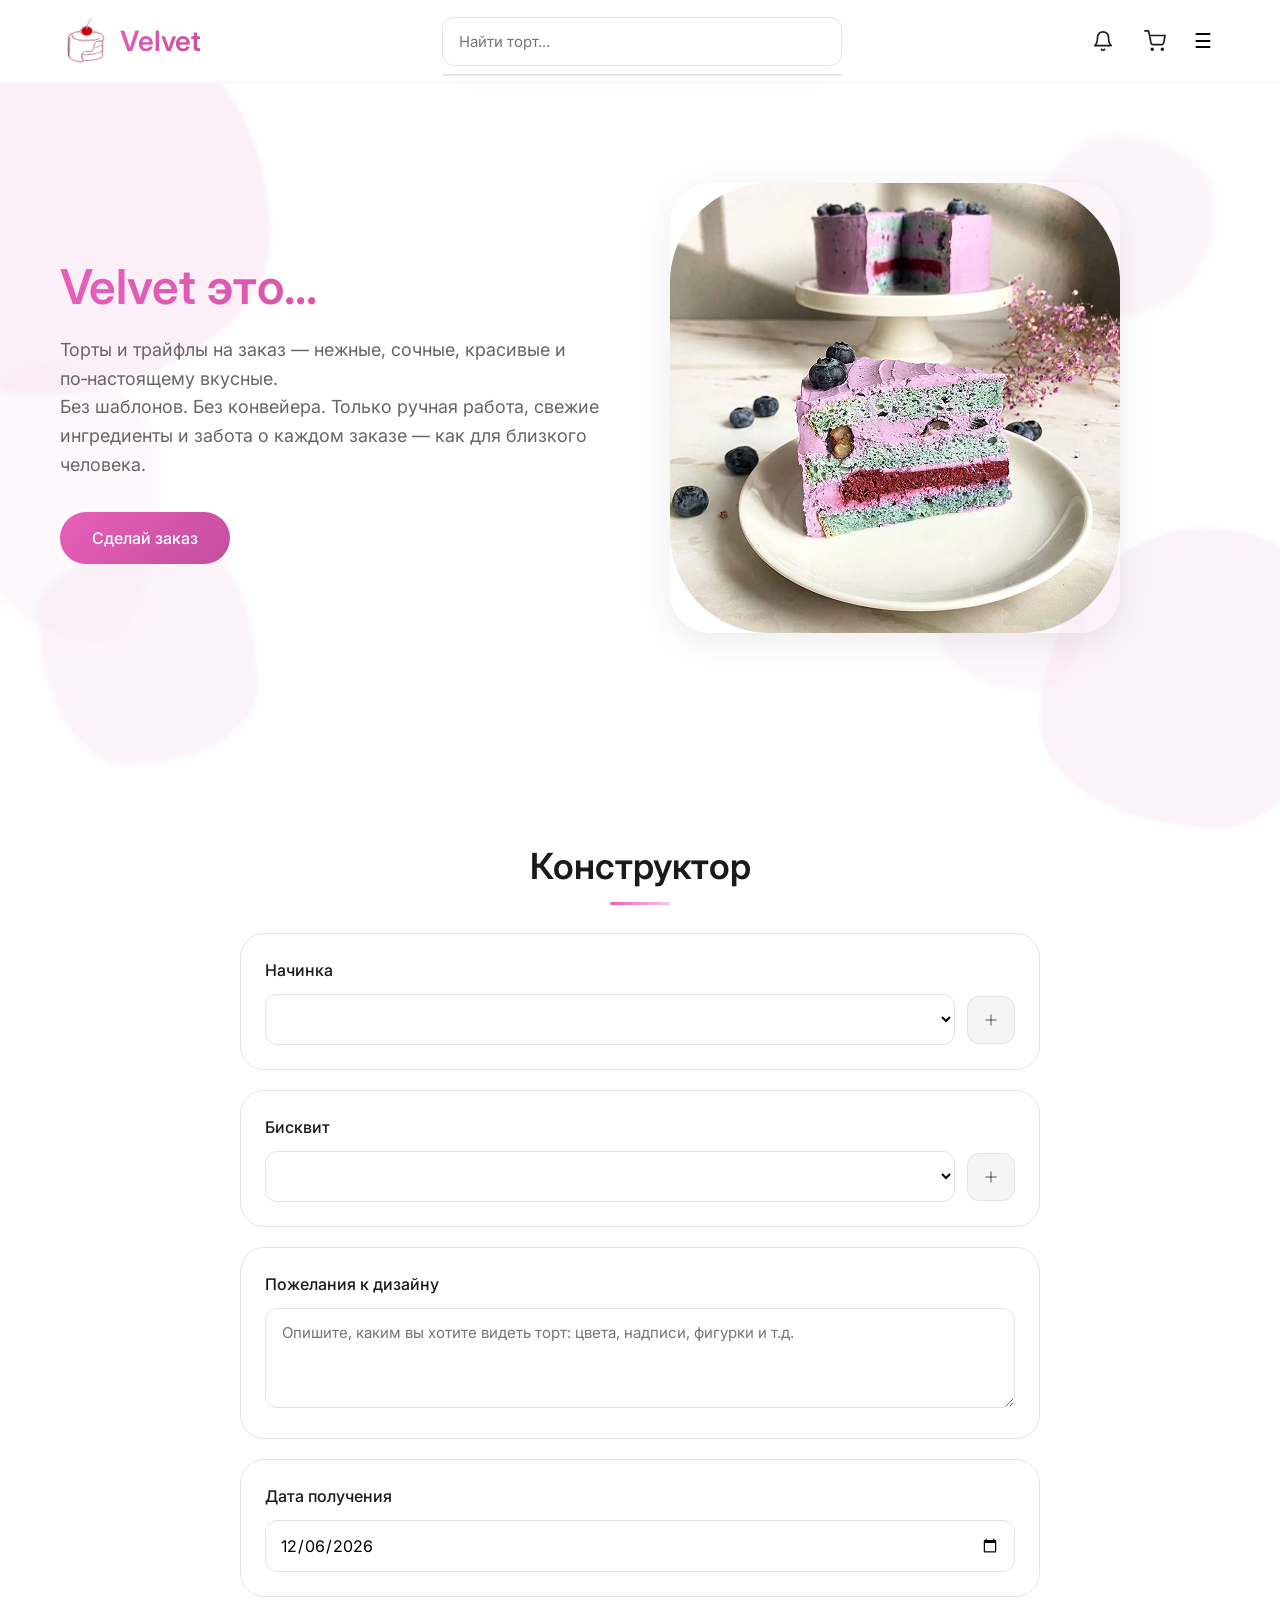
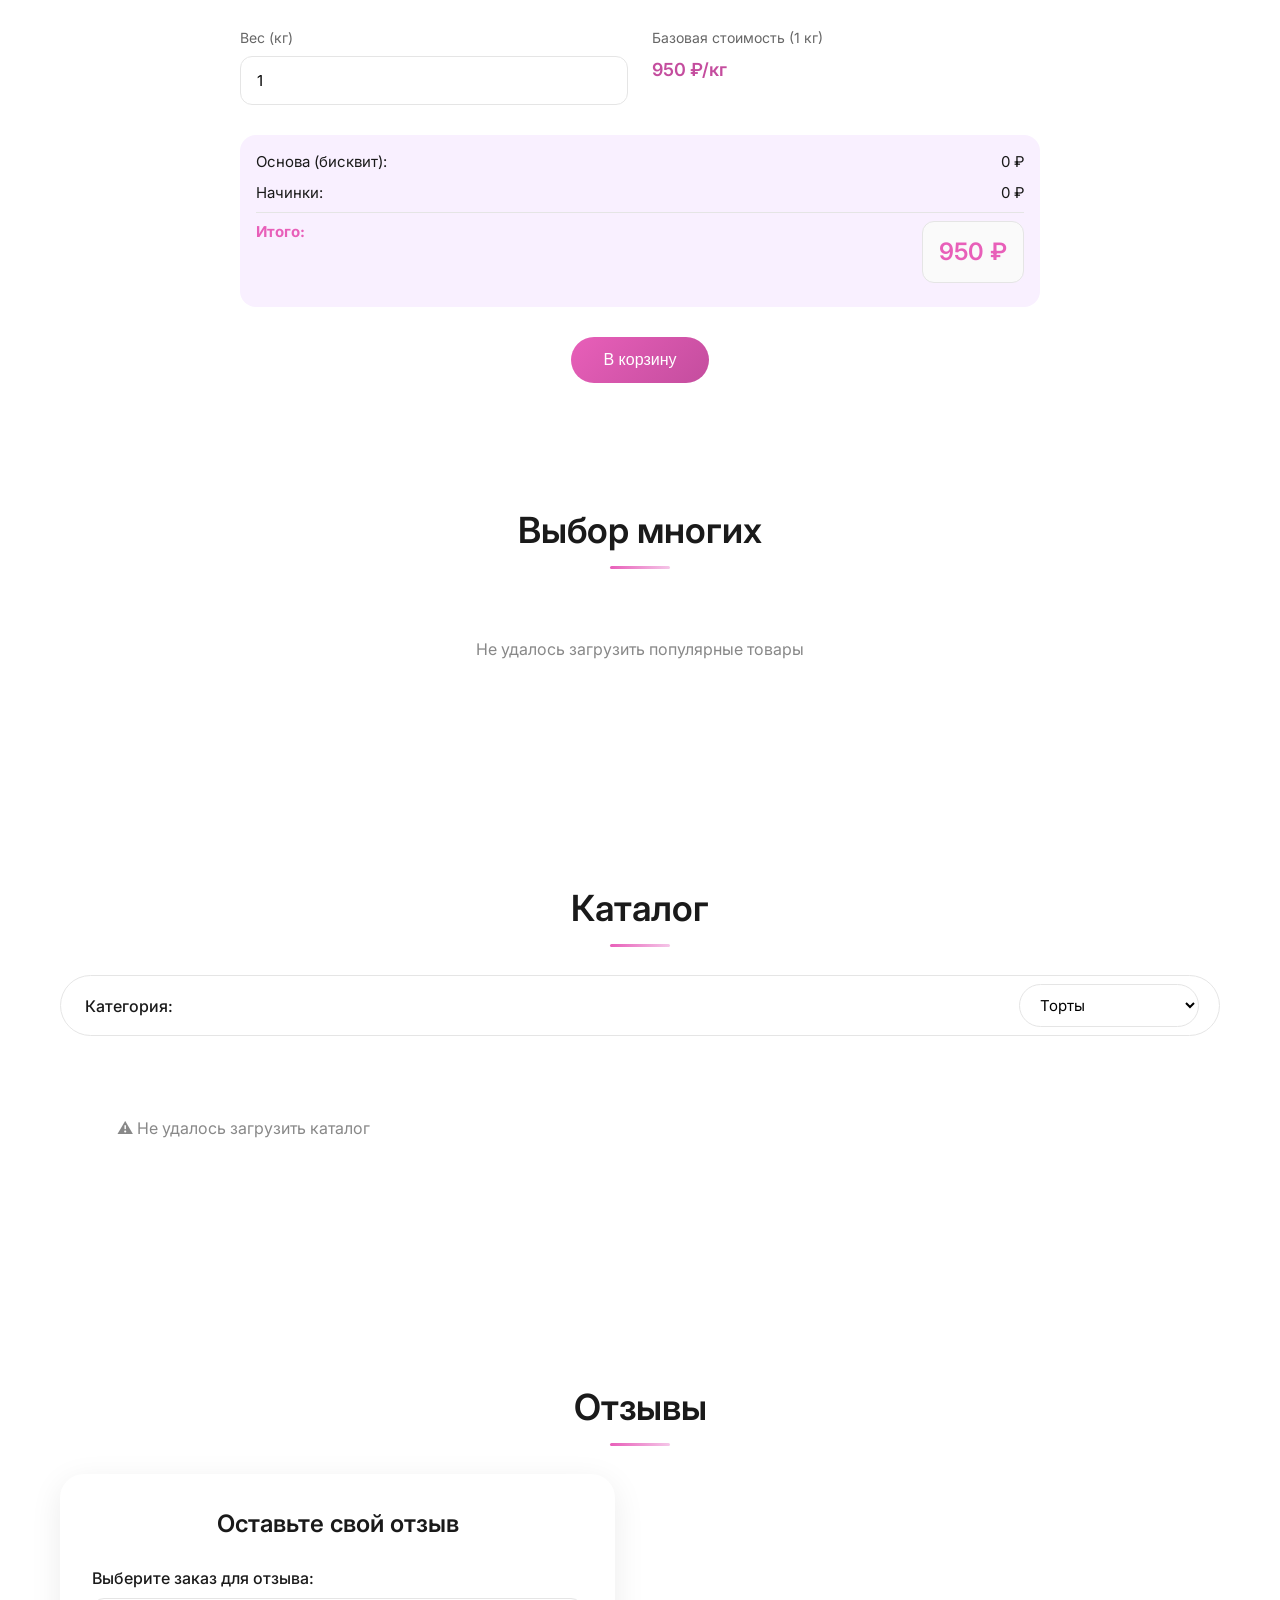
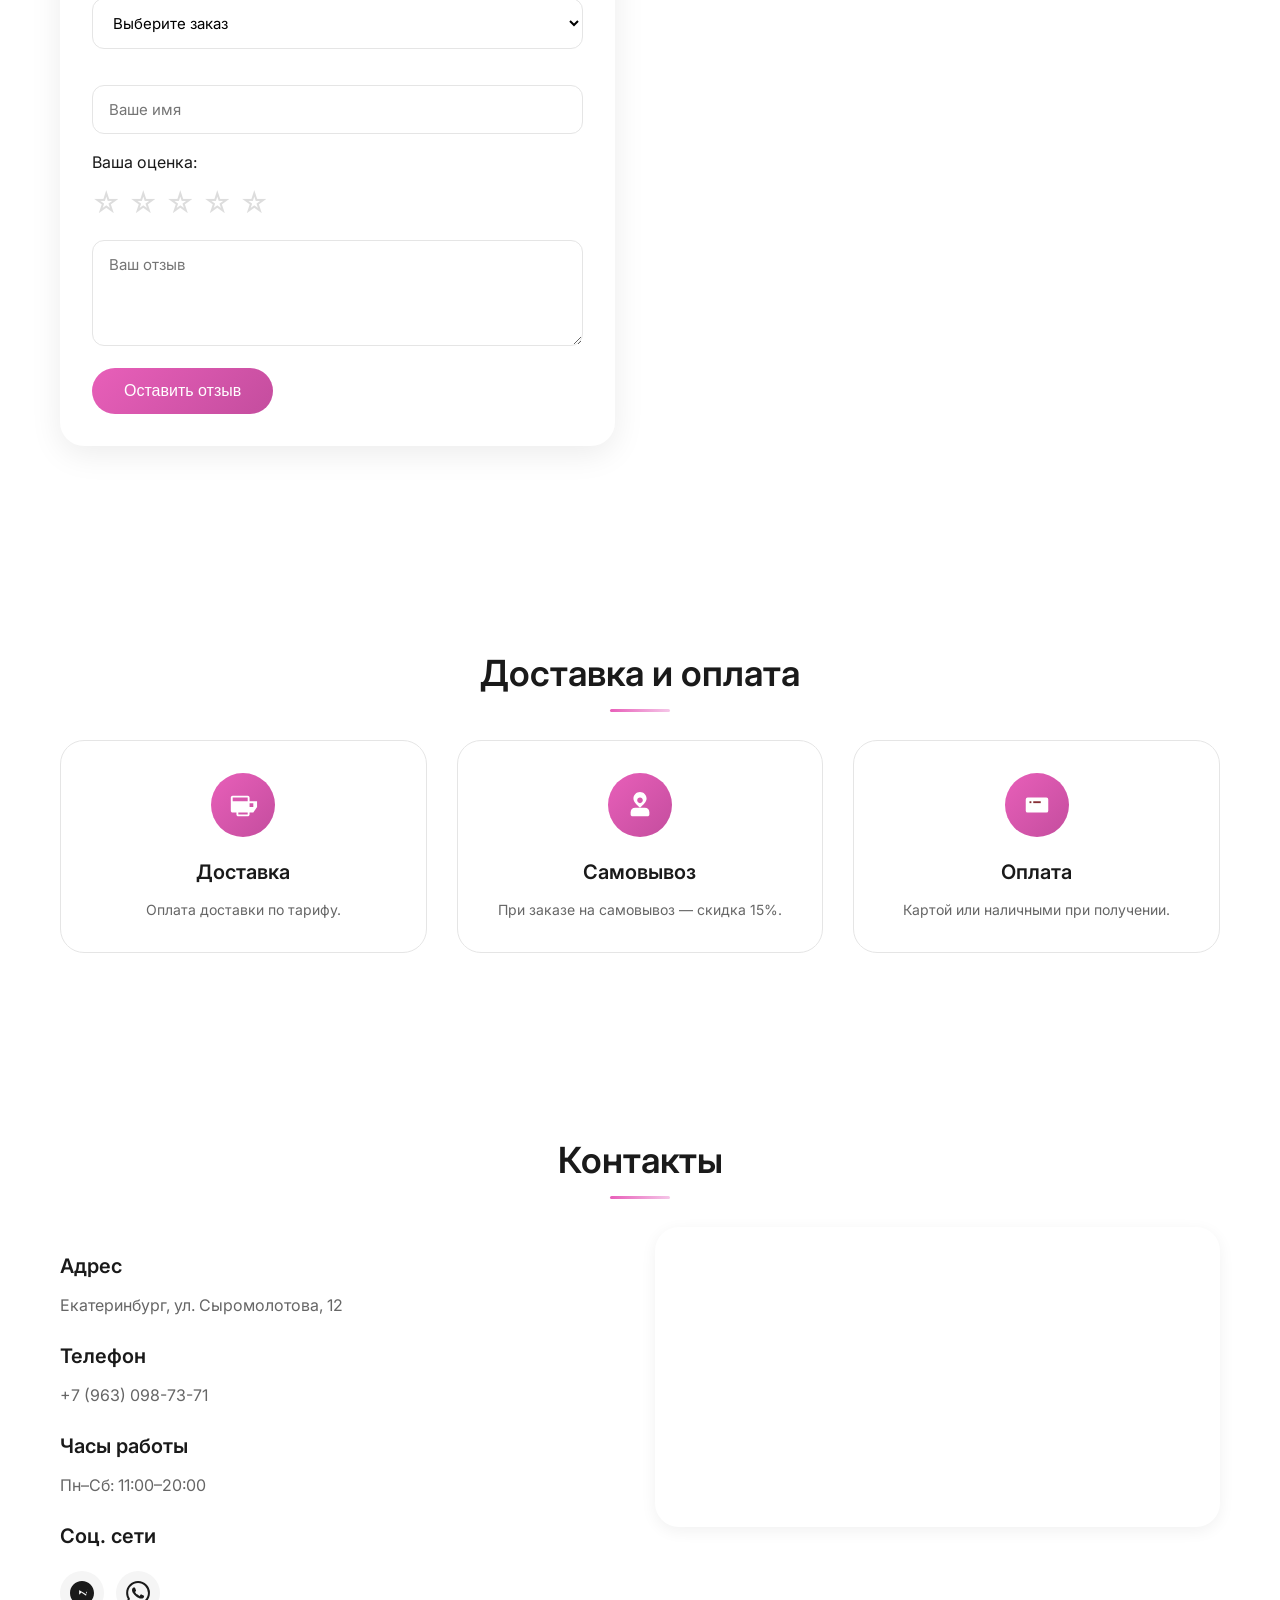
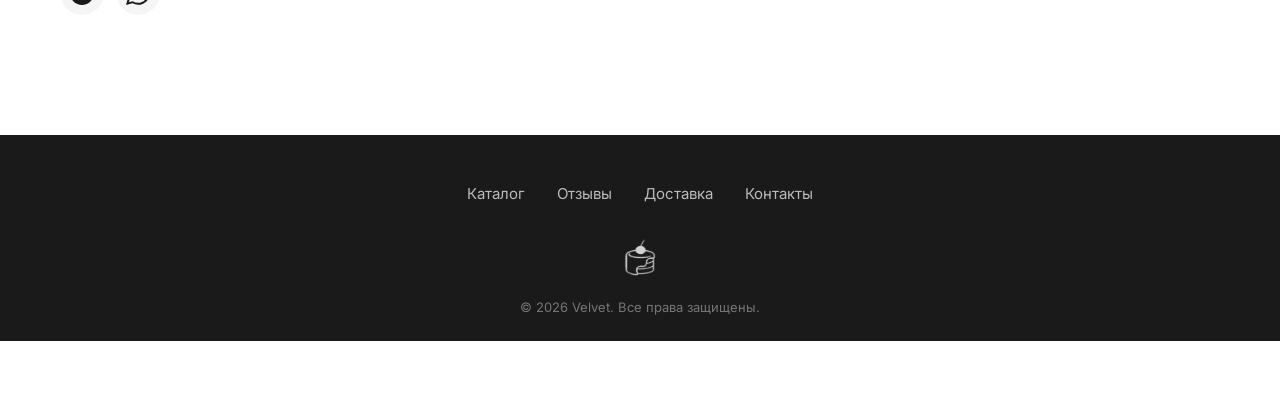
==== index.html @ 204f253d "Add files via upload" ====
<!DOCTYPE html>
<html lang="ru">
<head>
<meta charset="UTF-8" />
<meta name="viewport" content="width=device-width, initial-scale=1.0" />
<meta name="description" content="Velvet — авторские торты и чизкейки на заказ в Екатеринбурге. Ручная работа, свежие ингредиенты, индивидуальный подход." />
<title>Velvet — десерты с душой</title>
<link href="https://fonts.googleapis.com/css2?family=Inter:wght@300;400;500;700&display=swap" rel="stylesheet">
<link rel="stylesheet" href="style.css">
</head>
<body>
    <script>
    (function() {
        const urlParams = new URLSearchParams(window.location.search);
        const confirmed = urlParams.get('confirmed');
        if (confirmed === 'true') {
            setTimeout(() => {
                alert('✅ Email подтверждён! Теперь вы можете войти в аккаунт.');
                window.history.replaceState({}, document.title, window.location.pathname);
            }, 500);
        }
    })();
</script>
<header>
  <div class="container">
    <div class="header-content">
      <div class="logo-wrapper">
        <img src="image/image 14.png" alt="Velvet" loading="lazy">
        <span class="logo-text">Velvet</span>
      </div>
      
      <div style="position: relative; flex: 1; max-width: 400px;">
  <input type="text" id="search-input" class="header-search" placeholder="Найти торт..." style="width: 100%;">
</div>
      
      <div class="header-right">
        <div class="header-icons">
  <button id="notifications-btn" aria-label="Уведомления">
    <svg xmlns="http://www.w3.org/2000/svg" width="24" height="24" viewBox="0 0 24 24" fill="none" stroke="currentColor" stroke-width="2" stroke-linecap="round" stroke-linejoin="round">
      <path d="M18 8A6 6 0 0 0 6 8c0 7-3 9-3 9h18s-3-2-3-9"/>
      <path d="M13.73 21a2 2 0 0 1-3.46 0"/>
    </svg>
    <span id="notifications-badge"></span>
  </button>
  <button id="open-basket" aria-label="Корзина">
    <svg xmlns="http://www.w3.org/2000/svg" width="24" height="24" viewBox="0 0 24 24" fill="none" stroke="currentColor" stroke-width="2" stroke-linecap="round" stroke-linejoin="round">
      <circle cx="9" cy="21" r="1"/><circle cx="20" cy="21" r="1"/>
      <path d="M1 1h4l2.68 13.39a2 2 0 0 0 2 1.61h9.72a2 2 0 0 0 2-1.61L23 6H6"/>
    </svg>
    <span id="basket-counter"></span>
  </button>
</div>
        
        <div class="burger-menu">
          <button class="burger-btn" aria-label="Меню">☰</button>
          <div class="burger-dropdown">
  <button id="profile-link-btn" style="display:none;">Личный кабинет</button>
  <button id="admin-panel-btn" style="display:none;">Админка</button>
  <button id="orders-btn" style="display:none;">Заказы</button>
  <hr style="margin: 6px 0; border:0; border-top:1px solid #eee;">
  <button id="logout-btn" style="display:none; color:#ff4757;">Выйти</button>
  <button id="auth-btn" style="display:none;">Войти</button> <!-- FIX: скрытая кнопка входа -->
</div>
        </div>
      </div>
    </div>
  </div>
</header>
<section class="hero">
<div class="container">
<div class="hero-content">
<div class="hero-text">
<h1>Velvet это...</h1>
<p>Торты и трайфлы на заказ — нежные, сочные, красивые и по‑настоящему вкусные.<br>Без шаблонов. Без конвейера. Только ручная работа, свежие ингредиенты и забота о каждом заказе — как для близкого человека.</p>
<a href="#catalog" class="btn">Сделай заказ</a>
</div>
<div class="hero-image">
<img src="image/image 13.png" alt="Фото десерта от Velvet" loading="lazy">
</div>
</div>
</div>
</section>
<section class="constructor">
<div class="container">
<h2 class="section-title">Конструктор</h2>
<div class="constructor-wrapper">
<div class="form-group">
<label for="filling-0">Начинка</label>
<div class="form-row">
<select id="filling-0">
</select>
<button type="button" class="add-option-btn" id="add-filling-btn" data-type="filling" aria-label="Добавить ещё начинку">
<svg width="18" height="18" viewBox="0 0 30 30" fill="none" xmlns="http://www.w3.org/2000/svg">
<path d="M15 7.5L15 22.5" stroke="currentColor" stroke-linecap="square" stroke-linejoin="round"/>
<path d="M22.5 15L7.5 15" stroke="currentColor" stroke-linecap="square" stroke-linejoin="round"/>
</svg>
</button>
</div>
</div>
<div id="filling-container"></div>
<div class="form-group">
<label for="cake-base-0">Бисквит</label>
<div class="form-row">
<select id="cake-base-0">
</select>
<button type="button" class="add-option-btn" id="add-cake-base-btn" data-type="cake-base" aria-label="Добавить ещё бисквит">
<svg width="18" height="18" viewBox="0 0 30 30" fill="none" xmlns="http://www.w3.org/2000/svg">
<path d="M15 7.5L15 22.5" stroke="currentColor" stroke-linecap="square" stroke-linejoin="round"/>
<path d="M22.5 15L7.5 15" stroke="currentColor" stroke-linecap="square" stroke-linejoin="round"/>
</svg>
</button>
</div>
</div>
<div id="cake-base-container"></div>
<div class="design-notes">
<label for="design-notes">Пожелания к дизайну</label>
<textarea id="design-notes" rows="3" placeholder="Опишите, каким вы хотите видеть торт: цвета, надписи, фигурки и т.д."></textarea>
</div>
<div class="form-group">
<label for="delivery-date">Дата получения</label>
<div class="form-row">
<input type="date" id="delivery-date" min="" required style="flex: 1; padding: 14px; border: 1px solid var(--border-color); border-radius: var(--border-radius-sm); font-size: 16px; font-family: 'Inter', sans-serif;">
</div>
</div>
<div class="price-summary">
    <div class="price-item">
        <label for="weight">Вес (кг)</label>
        <input type="number" id="weight" min="0.5" step="0.1" value="1" placeholder="1.0">
    </div>
    <div class="price-item">
        <label>Базовая стоимость (1 кг)</label>
        <div class="base-price">950 ₽/кг</div>
    </div>
</div>

<div class="price-details" style="background: #f9f0ff; padding: 16px; border-radius: 16px; margin: 16px 0;">
    <div style="display: flex; justify-content: space-between; margin-bottom: 8px;">
        <span>Основа (бисквит):</span>
        <span id="cake-base-cost">0 ₽</span>
    </div>
    <div style="display: flex; justify-content: space-between; margin-bottom: 8px;">
        <span>Начинки:</span>
        <span id="fillings-cost">0 ₽</span>
    </div>
    <div style="display: flex; justify-content: space-between; margin-bottom: 8px; padding-top: 8px; border-top: 1px solid #e5e5e5;">
        <strong>Итого:</strong>
        <strong id="total-price" style="font-size: 24px; color: var(--primary);">950 ₽</strong>
    </div>
</div>
<div class="constructor-actions">
<button type="button" id="add-constructor-to-cart" class="btn">В корзину</button>
</div>
</div>
</div>
<section class="popular-products" id="popular-products">
    <div class="container">
        <h2 class="section-title">Выбор многих</h2>
        <div class="popular-products-grid" id="popular-products-container">
            <div id="popular-products-skeleton">
                <div class="popular-card skeleton">
                    <div class="skeleton-img"></div>
                    <div class="skeleton-text"></div>
                    <div class="skeleton-text short"></div>
                </div>
                <div class="popular-card skeleton">
                    <div class="skeleton-img"></div>
                    <div class="skeleton-text"></div>
                    <div class="skeleton-text short"></div>
                </div>
                <div class="popular-card skeleton">
                    <div class="skeleton-img"></div>
                    <div class="skeleton-text"></div>
                    <div class="skeleton-text short"></div>
                </div>
            </div>
        </div>
    </div>
</section>
<section class="catalog" id="catalog">
<div class="container">
<h2 class="section-title">Каталог</h2>
<div class="catalog-filters">
<label for="category-select">Категория:</label>
<select id="category-select">
<option value="cakes" selected>Торты</option>
<option value="cheesecakes">Чизкейки</option>
<option value="other">Прочие десерты</option>
</select>
</div>
<div class="cheesecakes-grid" id="catalog-grid"></div>
</div>
</section>
<section class="reviews" id="reviews">
<div class="container">
<h2 class="section-title">Отзывы</h2>
<div class="reviews-content">
<div class="review-form">
    <h3>Оставьте свой отзыв</h3>
    
    <div class="form-group" style="padding: 0; border: none; background: transparent;">
        <label style="font-weight: 500; margin-bottom: 8px;">Выберите заказ для отзыва:</label>
        <select id="review-order-select" class="review-input" style="margin-bottom: 16px;">
            <option value="">Выберите заказ</option>
        </select>
    </div>
    
    <input type="text" id="review-name" class="review-input" placeholder="Ваше имя">
    
    <div class="rating-input" style="margin-bottom: 16px;">
        <label style="display: block; margin-bottom: 8px;">Ваша оценка:</label>
        <div class="stars" id="rating-stars">
            <span class="star" data-value="1">☆</span>
            <span class="star" data-value="2">☆</span>
            <span class="star" data-value="3">☆</span>
            <span class="star" data-value="4">☆</span>
            <span class="star" data-value="5">☆</span>
        </div>
        <input type="hidden" id="review-rating" value="5">
    </div>
    
    <textarea id="review-text" class="review-input" rows="4" placeholder="Ваш отзыв"></textarea>
    <button type="button" id="submit-review" class="btn">Оставить отзыв</button>
</div>
<div class="review-scroll-container">
<div class="review-list" id="reviews-list"></div>
</div>
</div>
</div>
</section>
<section class="delivery" id="delivery">
<div class="container">
<h2 class="section-title">Доставка и оплата</h2>
<div class="delivery-grid">
<div class="info-card">
<div class="icon">
<svg width="32" height="32" viewBox="0 0 32 32" fill="none" xmlns="http://www.w3.org/2000/svg">
<path d="M27 12H23V8C23 6.9 22.1 6 21 6H5C3.9 6 3 6.9 3 8V22C3 23.1 3.9 24 5 24H9V26C9 27.1 9.9 28 11 28H21C22.1 28 23 27.1 23 26V24H27L31 18V12H27ZM5 8H21V12H5V8ZM21 24V26H11V24H21ZM27 18H23V14H27V18Z" fill="white"/>
</svg>
</div>
<h3>Доставка</h3>
<p>Оплата доставки по тарифу.</p>
</div>
<div class="info-card">
<div class="icon">
<svg width="32" height="32" viewBox="0 0 32 32" fill="none" xmlns="http://www.w3.org/2000/svg">
<path d="M16 2C12.13 2 9 5.13 9 9C9 12.5 12 15 16 19C20 15 23 12.5 23 9C23 5.13 19.87 2 16 2ZM16 14C14.34 14 13 12.66 13 11C13 9.34 14.34 8 16 8C17.66 8 19 9.34 19 11C19 12.66 17.66 14 16 14Z" fill="white"/>
<path d="M26 24C26 21.24 24.21 19 21 19H11C7.79 19 6 21.24 6 24V26C6 27.1 6.9 28 8 28H24C25.1 28 26 27.1 26 26V24Z" fill="white"/>
</svg>
</div>
<h3>Самовывоз</h3>
<p>При заказе на самовывоз — скидка 15%.</p>
</div>
<div class="info-card">
<div class="icon">
<svg width="32" height="32" viewBox="0 0 32 32" fill="none" xmlns="http://www.w3.org/2000/svg">
<rect x="4" y="8" width="24" height="16" rx="2" fill="white"/>
<path d="M8 12H10V14H8V12Z" fill="#872F35"/>
<path d="M12 12H20V14H12V12Z" fill="#872F35"/>
</svg>
</div>
<h3>Оплата</h3>
<p>Картой или наличными при получении.</p>
</div>
</div>
</div>
</section>
<section class="contacts" id="contacts">
<div class="container">
<h2 class="section-title">Контакты</h2>
<div class="contacts-grid">
<div class="contact-info">
<h3>Адрес</h3>
<p>Екатеринбург, ул. Сыромолотова, 12</p>
<h3>Телефон</h3>
<p>+7 (963) 098-73-71</p>
<h3>Часы работы</h3>
<p>Пн–Сб: 11:00–20:00</p>
<h3>Соц. сети</h3>
<div class="social-icons">
<a href="https://t.me/velvet_cakes" class="social-icon" aria-label="Telegram" target="_blank">
<svg width="24" height="24" viewBox="0 0 24 24" fill="currentColor" xmlns="http://www.w3.org/2000/svg">
<path d="M12 0C5.373 0 0 5.373 0 12s5.373 12 12 12 12-5.373 12-12S18.627 0 12 0zm5.364 8.583c.143.057.19.171.143.342l-1.286 5.229c-.095.342-.286.457-.571.285l-4.286-2.857-1.952 1.886c-.143.114-.286.057-.286-.171V9.536c0-.228.143-.342.286-.228l7.143 4.286c.19.114.286.057.143-.114l-.714-2.571c-.048-.171.048-.285.19-.228l1.714.686z"/>
</svg>
</a>
<a href="https://wa.me/79630987371" class="social-icon" aria-label="WhatsApp" target="_blank">
<svg width="24" height="24" viewBox="0 0 24 24" fill="currentColor" xmlns="http://www.w3.org/2000/svg">
<path d="M17.472 14.382c-.297-.149-1.758-.867-2.03-.967-.273-.099-.471-.148-.67.15-.197.297-.767.966-.94 1.164-.173.199-.347.223-.644.075-.297-.15-1.255-1.475-2.39-1.475-.883-.788-1.48-1.761-1.653-2.059-.173-.297-.018-.458.13-.606.134-.133.298-.347.446-.52.149-.174.198-.298.298-.497.099-.198.05-.371-.025-.52-.075-.149-.669-1.612-.916-2.207-.242-.579-.487-.5-.669-.506-.173-.006-.371-.006-.57-.006-.199 0-.52.074-.792.372-.272.297-1.04 1.016-1.04 2.479 0 1.462 1.065 2.875 1.213 3.074.149.198 2.096 3.2 5.077 4.487.709.306 1.262.489 1.694.625.712.227 1.36.195 1.871.118.571-.085 1.758-.719 2.006-1.413.248-.694.248-1.289.173-1.413-.074-.124-.272-.198-.57-.347m-5.421 7.403h-.004a9.87 9.87 0 01-5.031-1.378l-.361-.218-3.741.982.998-3.648-.235-.374a9.86 9.86 0 01-1.51-5.26c.001-5.45 4.436-9.884 9.888-9.884 2.64 0 5.122 1.03 6.988 2.898a9.825 9.825 0 012.893 6.994c-.003 5.45-4.437 9.884-9.885 9.884m8.413-18.297A11.815 11.815 0 0012.05 0C5.495 0 .16 5.335.157 11.892c0 2.096.547 4.142 1.588 5.945L.057 24l6.305-1.654a11.882 11.882 0 005.683 1.448h.005c6.554 0 11.89-5.335 11.893-11.893a11.821 11.821 0 00-3.48-8.413z"/>
</svg>
</a>
</div>
</div>
<div>
<div class="map-container">
<iframe src="https://yandex.ru/map-widget/v1/?ll=60.5857%2C56.8225&z=16&mode=search&text=%D0%A1%D1%8B%D1%80%D0%BE%D0%BC%D0%BE%D0%BB%D0%BE%D1%82%D0%BE%D0%B2%D0%B0%2C%2012%2C%20%D0%95%D0%BA%D0%B0%D1%82%D0%B5%D1%80%D0%B8%D0%BD%D0%B1%D1%83%D1%80%D0%B3" width="100%" height="280" frameborder="0" allowfullscreen title="Карта проезда к Velvet — Екатеринбург, ул. Сыромолотова, 12" loading="lazy"></iframe>
</div>
</div>
</div>
</div>
</section>
<footer>
<div class="container">
<nav class="footer-nav">
<a href="#catalog">Каталог</a>
<a href="#reviews">Отзывы</a>
<a href="#delivery">Доставка</a>
<a href="#contacts">Контакты</a>
</nav>
<div class="footer-logo">
<img src="image/image 14.png" alt="Velvet — логотип кондитерской" loading="lazy">
</div>
<p>© 2026 Velvet. Все права защищены.</p>
</div>
</footer>
<div id="orders-modal" class="modal-overlay" role="dialog" aria-modal="true" aria-labelledby="orders-title">
<div class="modal-content">
<button class="modal-close" aria-label="Закрыть"></button>
<header class="modal-header">
<h2 id="orders-title" class="modal-title">Заказы</h2>
</header>
<div class="modal-body">
<div class="orders-list" id="orders-list">
<p style="text-align: center; padding: 20px;">Нет заказов</p>
</div>
</div>
</div>
</div>
<div id="admin-modal" class="modal-overlay" role="dialog" aria-modal="true" aria-labelledby="admin-title">
  <div class="modal-content" style="max-width: 800px;">
    <button class="modal-close" aria-label="Закрыть"></button>
    <header class="modal-header">
      <h2 id="admin-title" class="modal-title">Управление каталогом</h2>
    </header>
    <div class="modal-body">
      <div class="admin-form">
        <h4>Добавить/редактировать товар</h4>
        <input type="hidden" id="edit-product-id">
        <input type="text" id="admin-product-name" placeholder="Название" required>
        <textarea id="admin-product-desc" placeholder="Описание" rows="2" required></textarea>
        <input type="number" id="admin-product-price" placeholder="Цена (₽)" min="0" required>
        <input type="text" id="admin-product-weight" placeholder="Вес (например: 1 кг)" required>
        <select id="admin-product-category" required>
          <option value="cheesecakes">Чизкейки</option>
          <option value="cakes">Торты</option>
          <option value="other">Прочие десерты</option>
        </select>
        
        <button type="button" id="select-image-btn" class="btn" style="background:#6c5ce7; margin:10px 0; padding:10px;">📁 Выбрать изображение</button>
        <input type="file" id="admin-product-img-file" accept="image/jpeg,image/png,image/gif,image/webp" style="display:none;">
        <div id="selected-image-preview" style="margin:10px 0; display:none;">
          <img id="preview-img" style="max-width:200px; border-radius:8px;">
          <button type="button" id="clear-image-btn" style="margin-left:10px; padding:5px 10px;">✖ Очистить</button>
        </div>
        <input type="hidden" id="admin-product-img-url">
        
        <button class="add-product-btn" id="add-product-btn">Добавить товар</button>
        
        <h4 style="margin-top: 24px;">Управление начинками</h4>
        <div id="fillings-list" style="max-height: 200px; overflow-y: auto; border: 1px solid #eee; border-radius: 8px; padding: 10px; margin-bottom: 10px;"></div>
        <div style="display: flex; gap: 10px;">
          <input type="text" id="new-filling-name" placeholder="Название новой начинки" style="flex:1; padding:8px; border:1px solid #ddd; border-radius:4px;">
          <button type="button" id="admin-add-filling-btn" class="btn" style="padding:8px 16px;">+ Добавить</button>
        </div>
        
        <h4 style="margin-top: 24px;">Управление бисквитами</h4>
        <div id="cake-bases-list" style="max-height: 200px; overflow-y: auto; border: 1px solid #eee; border-radius: 8px; padding: 10px; margin-bottom: 10px;"></div>
        <div style="display: flex; gap: 10px;">
          <input type="text" id="new-cake-base-name" placeholder="Название нового бисквита" style="flex:1; padding:8px; border:1px solid #ddd; border-radius:4px;">
          <button type="button" id="admin-add-cake-base-btn" class="btn" style="padding:8px 16px;">+ Добавить</button>
        </div>

        <h4 style="margin-top: 24px;">Редактирование стоимости компонентов</h4>
<div style="margin-bottom: 12px; padding: 12px; border: 1px solid #eee; border-radius: 8px;">
    <div style="display: flex; gap: 10px; flex-wrap: wrap; align-items: center;">
        <select id="edit-component-select" style="flex: 2; min-width: 150px; padding: 8px; border: 1px solid #ddd; border-radius: 4px;">
            <option value="">-- Выберите компонент --</option>
        </select>
        <input type="number" id="edit-component-price" placeholder="Цена (₽)" style="flex: 1; min-width: 100px; padding: 8px; border: 1px solid #ddd; border-radius: 4px;">
        <label style="display: flex; align-items: center; gap: 5px;">
            <input type="checkbox" id="edit-component-free"> Бесплатно
        </label>
        <button id="update-component-btn" class="btn" style="padding: 8px 20px;">Обновить</button>
    </div>
</div>

        <h4 style="margin-top: 24px;">📝 Модерация отзывов</h4>
        <div id="pending-reviews-list" style="max-height: 400px; overflow-y: auto; margin: 15px 0; border: 1px solid #eee; border-radius: 12px; padding: 10px; background: #fafafa;">
        <p style="text-align: center; padding: 20px; color: #888;">Загрузка отзывов...</p>
        </div>
      </div>     
    </div>
  </div>
</div>
<div id="basket-modal" class="modal-overlay" role="dialog" aria-modal="true" aria-labelledby="basket-title">
<div class="modal-content">
<button class="modal-close" aria-label="Закрыть корзину"></button>
<header class="modal-header">
<h2 id="basket-title" class="modal-title">Ваш заказ</h2>
</header>
<div class="modal-body">
<div class="basket-items">
<p id="basket-empty">Корзина пуста</p>
</div>
<footer class="basket-footer">
<div>
<span class="total-label">Итого:</span>
<span class="total-value">0 ₽</span>
</div>
<button class="checkout-btn" id="checkout-btn">Оформить заказ</button>
</footer>
</div>
</div>
</div>
<div id="auth-modal" class="modal-overlay" role="dialog" aria-modal="true" aria-labelledby="auth-title">
<div class="modal-content">
<button class="modal-close" aria-label="Закрыть"></button>
<header class="modal-header">
<h2 id="auth-title" class="modal-title">Вход / Регистрация</h2>
</header>
<div class="auth-tabs">
<button class="auth-tab active" data-tab="login">Вход</button>
<button class="auth-tab" data-tab="register">Регистрация</button>
</div>
<div class="auth-form active" id="login-form">
<input type="email" class="auth-input" id="login-email" placeholder="Email (manager@example.com → менеджер)" required>
<input type="password" class="auth-input" id="login-password" placeholder="Пароль" required>
<button class="btn" id="login-submit">Войти</button>
</div>
<div class="auth-form" id="register-form">
<input type="text" class="auth-input" id="register-name" placeholder="Имя" required>
<input type="email" class="auth-input" id="register-email" placeholder="Email" required>
<input type="password" class="auth-input" id="register-password" placeholder="Пароль" required>
<button class="btn" id="register-submit">Зарегистрироваться</button>
</div>
</div>
</div>
<div id="profile-modal" class="modal-overlay" role="dialog" aria-modal="true" aria-labelledby="profile-title">
<div class="modal-content">
<button class="modal-close" aria-label="Закрыть"></button>
<header class="modal-header">
<h2 id="profile-title" class="modal-title">Личный кабинет</h2>
</header>
<div class="profile-info">
<p><strong>Имя:</strong> <span id="profile-name">—</span></p>
<p><strong>Email:</strong> <span id="profile-email">—</span></p>
<p><strong>Роль:</strong> <span id="profile-role">—</span></p>
<button class="btn" id="logout-btn">Выйти</button>
</div>
</div>
</div>
<div id="notifications-modal" class="modal-overlay" role="dialog" aria-modal="true" aria-labelledby="notifications-title">
<div class="modal-content">
<button class="modal-close" aria-label="Закрыть"></button>
<header class="modal-header">
<h2 id="notifications-title" class="modal-title">Уведомления</h2>
<button id="clear-notifications-btn" class="btn" style="margin-top: 10px; font-size: 14px; padding: 6px 12px;">Очистить всё</button>
</header>
<div class="modal-body">
<div class="notifications-list" id="notifications-list"></div>
<div id="notification-form" class="notification-form" style="display:none; margin-top:20px; padding-top:20px; border-top:1px solid #eee;">
<h4>Отправить уведомление клиенту</h4>
<input type="email" id="notify-email" placeholder="Email клиента" required style="width:100%; padding:8px; margin:6px 0; border:1px solid #ddd; border-radius:4px;">
<input type="text" id="notify-title" placeholder="Заголовок" required style="width:100%; padding:8px; margin:6px 0; border:1px solid #ddd; border-radius:4px;">
<textarea id="notify-text" rows="3" placeholder="Текст уведомления" required style="width:100%; padding:8px; margin:6px 0; border:1px solid #ddd; border-radius:4px;"></textarea>
<button class="btn" id="send-notification">Отправить</button>
</div>
</div>
</div>
</div>
<div id="chat-button" class="chat-button" style="display: none;">
    <button class="chat-toggle-btn">
        <svg width="24" height="24" viewBox="0 0 24 24" fill="none" stroke="currentColor" stroke-width="2">
            <path d="M21 15a2 2 0 0 1-2 2H7l-4 4V5a2 2 0 0 1 2-2h14a2 2 0 0 1 2 2z"/>
        </svg>
        <span class="chat-unread-badge" style="display: none;">0</span>
    </button>
</div>

<div id="chat-modal" class="modal-overlay">
    <div class="modal-content chat-modal-content">
        <button class="modal-close" aria-label="Закрыть"></button>
        <div class="modal-header">
            <h2 class="modal-title">Чат с поддержкой</h2>
        </div>
        <div class="chat-container">
            <div class="chat-sidebar" id="chat-sidebar" style="display: none;">
                <h3>Чаты</h3>
                <div id="chats-list"></div>
            </div>
            <div class="chat-main">
                <div class="chat-messages" id="chat-messages"></div>
                <div class="chat-input-area">
                    <textarea id="chat-input" placeholder="Введите сообщение..." rows="2"></textarea>
                    <button id="send-message-btn" class="btn">Отправить</button>
                </div>
            </div>
        </div>
    </div>
</div>

<div id="checkout-modal" class="modal-overlay">
    <div class="modal-content">
        <button class="modal-close" aria-label="Закрыть"></button>
        <div class="modal-header">
            <h2 class="modal-title">Оформление заказа</h2>
        </div>
        <div class="modal-body">
            <form id="checkout-form">
                <div class="form-group">
                    <label>Способ получения:</label>
                    <select id="delivery-type" required>
                        <option value="pickup">Самовывоз (скидка 15%)</option>
                        <option value="delivery">Доставка</option>
                    </select>
                </div>
                <div class="form-group" id="address-group" style="display: none;">
                    <label>Адрес доставки:</label>
                    <input type="text" id="delivery-address" placeholder="Улица, дом, квартира">
                </div>
                <div class="form-group">
                    <label>Способ оплаты:</label>
                    <select id="payment-method" required>
                        <option value="cash">Наличными при получении</option>
                        <option value="online">Онлайн-оплата</option>
                    </select>
                </div>
                <div class="form-group">
                    <label>Дата получения/доставки:</label>
                    <input type="date" id="checkout-delivery-date" required>
                </div>
                <div class="form-group">
                    <label>Комментарий к заказу:</label>
                    <textarea id="order-comments" rows="3" placeholder="Ваши пожелания..."></textarea>
                </div>
                <div class="price-summary" style="margin-top: 20px;">
                    <div class="price-item">
                        <label>Сумма заказа:</label>
                        <div id="checkout-subtotal">0 ₽</div>
                    </div>
                    <div class="price-item" id="delivery-fee-item" style="display: none;">
                        <label>Доставка:</label>
                        <div id="checkout-delivery-fee">По тарифу</div>
                    </div>
                    <div class="price-item">
                        <label>Итого:</label>
                        <div id="checkout-total" style="font-size: 28px; font-weight: 600;">0 ₽</div>
                    </div>
                </div>
                <button type="submit" class="btn" style="width: 100%; margin-top: 20px;">Подтвердить заказ</button>
            </form>
        </div>
    </div>
</div>
<div class="shape-3"></div>
<div class="shape-4"></div>
<div class="shape-5"></div>
<div class="shape-6"></div>
<div class="shape-7"></div>
<script src="script.js"></script>
<div id="toast-container" class="toast-container"></div>
</body>
</html>
---- style.css ----
:root {
  --primary: #E85FB9;
  --primary-dark: #C44D9E;
  --primary-light: #F5C6E8;
  --primary-soft: #F9E6F3;
  --text-main: #1A1A1A;
  --text-secondary: #666666;
  --text-light: #999999;
  --border-color: #E5E5E5;
  --border-radius: 24px;
  --border-radius-sm: 12px;
  --shadow-sm: 0 2px 8px rgba(0, 0, 0, 0.04);
  --shadow-md: 0 4px 16px rgba(0, 0, 0, 0.06);
  --shadow-lg: 0 8px 32px rgba(0, 0, 0, 0.08);
  --transition: all 0.3s ease;
}

* {
  margin: 0;
  padding: 0;
  box-sizing: border-box;
}

html {
  scroll-behavior: smooth;
  font-size: 16px;
}

body {
  font-family: 'Inter', sans-serif;
  background-color: #FFFFFF;
  color: var(--text-main);
  line-height: 1.5;
  overflow-x: hidden;
  position: relative;
  min-height: 100vh;
}

body::before {
  content: '';
  position: fixed;
  top: 5%;
  left: -80px;
  width: 350px;
  height: 350px;
  background: var(--primary-soft);
  border-radius: 65% 35% 70% 30% / 40% 55% 45% 60%;
  opacity: 0.6;
  z-index: -2;
  pointer-events: none;
  filter: blur(2px);
}

body::after {
  content: '';
  position: fixed;
  bottom: 8%;
  right: -60px;
  width: 300px;
  height: 300px;
  background: var(--primary-soft);
  border-radius: 55% 45% 40% 60% / 65% 35% 65% 35%;
  opacity: 0.5;
  z-index: -2;
  pointer-events: none;
  filter: blur(1.5px);
}

.shape-3 {
  position: fixed;
  top: 15%;
  right: 5%;
  width: 180px;
  height: 180px;
  background: var(--primary-soft);
  border-radius: 45% 55% 50% 50% / 50% 40% 60% 50%;
  opacity: 0.4;
  z-index: -2;
  pointer-events: none;
  filter: blur(3px);
}

.shape-4 {
  position: fixed;
  bottom: 15%;
  left: 3%;
  width: 220px;
  height: 220px;
  background: var(--primary-soft);
  border-radius: 70% 30% 60% 40% / 30% 65% 35% 70%;
  opacity: 0.45;
  z-index: -2;
  pointer-events: none;
  filter: blur(2px);
}

.shape-5 {
  position: fixed;
  top: 60%;
  right: 15%;
  width: 150px;
  height: 150px;
  background: var(--primary-soft);
  border-radius: 50% 50% 35% 65% / 60% 40% 60% 40%;
  opacity: 0.35;
  z-index: -2;
  pointer-events: none;
  filter: blur(2px);
}

.shape-6 {
  position: fixed;
  top: 40%;
  left: -40px;
  width: 200px;
  height: 280px;
  background: var(--primary-soft);
  border-radius: 40% 60% 30% 70% / 50% 40% 60% 50%;
  opacity: 0.3;
  z-index: -2;
  pointer-events: none;
  filter: blur(3px);
}

.shape-7 {
  position: fixed;
  bottom: 30%;
  right: 25%;
  width: 100px;
  height: 100px;
  background: var(--primary-light);
  border-radius: 55% 45% 60% 40% / 45% 55% 45% 55%;
  opacity: 0.5;
  z-index: -2;
  pointer-events: none;
  filter: blur(1px);
}

.container {
  width: 100%;
  max-width: 1200px;
  margin: 0 auto;
  padding: 0 20px;
  position: relative;
  z-index: 1;
}

header {
  background: rgba(255, 255, 255, 0.95);
  backdrop-filter: blur(10px);
  padding: 16px 0;
  position: sticky;
  top: 0;
  z-index: 100;
  border-bottom: 1px solid rgba(0,0,0,0.05);
}

.header-content {
  display: flex;
  align-items: center;
  justify-content: space-between;
  gap: 16px;
  position: relative;
}

.header-search {
  flex: 1;
  max-width: 400px;
  padding: 12px 20px;
  border-radius: 40px;
  border: 1px solid var(--border-color);
  font-size: 15px;
  transition: var(--transition);
  background: #FFFFFF;
}

.header-search:focus {
  outline: none;
  border-color: var(--primary);
  box-shadow: 0 0 0 3px rgba(232, 95, 185, 0.1);
}

.header-right {
  display: flex;
  align-items: center;
  gap: 12px;
}

.logo-wrapper {
  display: flex;
  align-items: center;
  gap: 8px;
  height: 50px;
}

.logo-wrapper img {
  height: 100%;
  width: auto;
}

.logo-text {
  font-size: 28px;
  font-weight: 600;
  background: linear-gradient(135deg, var(--primary), var(--primary-dark));
  -webkit-background-clip: text;
  background-clip: text;
  color: transparent;
}

.header-icons {
  display: flex;
  align-items: center;
  gap: 14px;
}

.header-icons button {
  background: none;
  border: none;
  cursor: pointer;
  padding: 8px;
  display: flex;
  align-items: center;
  justify-content: center;
  position: relative;
  border-radius: 50%;
  transition: var(--transition);
}

.header-icons button:hover {
  background: rgba(0,0,0,0.04);
}

.header-icons svg {
  width: 22px;
  height: 22px;
  stroke-width: 1.8;
  stroke: var(--text-main);
}

#notifications-badge, #basket-counter {
  position: absolute;
  top: 0;
  right: 0;
  background: #ff4757;
  color: white;
  font-size: 10px;
  min-width: 18px;
  height: 18px;
  border-radius: 9px;
  display: flex;
  align-items: center;
  justify-content: center;
  font-weight: 600;
}

.burger-menu { position: relative; }
.burger-btn {
  background: none;
  border: none;
  cursor: pointer;
  font-size: 20px;
  padding: 8px;
  border-radius: 50%;
  transition: var(--transition);
}
.burger-btn:hover { background: rgba(0,0,0,0.04); }
.burger-dropdown {
  position: absolute;
  top: 110%;
  right: 0;
  background: #fff;
  border: 1px solid var(--border-color);
  border-radius: 16px;
  padding: 8px;
  min-width: 180px;
  box-shadow: var(--shadow-lg);
  flex-direction: column;
  gap: 4px;
  opacity: 0;
  visibility: hidden;
  transform: translateY(-8px);
  transition: all 0.2s ease;
  z-index: 200;
}
.burger-menu:hover .burger-dropdown,
.burger-dropdown:hover {
  opacity: 1;
  visibility: visible;
  transform: translateY(0);
}
.burger-dropdown button {
  padding: 10px 14px;
  border: none;
  background: transparent;
  text-align: left;
  cursor: pointer;
  border-radius: 10px;
  font-size: 14px;
  width: 100%;
}
.burger-dropdown button:hover { background: #f5f5f5; }

.hero {
  padding: 100px 0 80px;
  position: relative;
}

.hero-content {
  display: grid;
  grid-template-columns: 1fr 1fr;
  gap: 60px;
  align-items: center;
}

.hero-text h1 {
  font-weight: 600;
  font-size: 48px;
  line-height: 1.2;
  margin-bottom: 20px;
  background: linear-gradient(135deg, var(--primary), var(--primary-dark));
  -webkit-background-clip: text;
  background-clip: text;
  color: transparent;
}

.hero-text p {
  font-size: 18px;
  color: var(--text-secondary);
  margin-bottom: 32px;
  line-height: 1.6;
}

.btn {
  display: inline-flex;
  align-items: center;
  justify-content: center;
  gap: 8px;
  padding: 14px 32px;
  background: linear-gradient(135deg, var(--primary), var(--primary-dark));
  color: white;
  font-weight: 500;
  font-size: 16px;
  border-radius: 40px;
  text-decoration: none;
  border: none;
  cursor: pointer;
  transition: var(--transition);
}

.btn:hover {
  transform: translateY(-2px);
  box-shadow: 0 8px 20px rgba(232, 95, 185, 0.3);
}

.hero-image img {
  width: 100%;
  max-width: 450px;
  border-radius: 40px;
  box-shadow: var(--shadow-lg);
  animation: float 6s ease-in-out infinite;
}

@keyframes float {
  0%, 100% { transform: translateY(0); }
  50% { transform: translateY(-15px); }
}

.section-title {
  text-align: center;
  font-weight: 600;
  font-size: 36px;
  margin: 60px 0 40px;
  position: relative;
}

.section-title::after {
  content: '';
  position: absolute;
  bottom: -12px;
  left: 50%;
  transform: translateX(-50%);
  width: 60px;
  height: 3px;
  background: linear-gradient(90deg, var(--primary), var(--primary-light));
  border-radius: 2px;
}

.constructor {
  padding: 60px 0;
  background: transparent;
  position: relative;
}

.constructor-wrapper {
  max-width: 800px;
  margin: 0 auto;
}

.form-group {
  background: white;
  border: 1px solid var(--border-color);
  border-radius: var(--border-radius);
  padding: 24px;
  margin-bottom: 20px;
  transition: var(--transition);
}

.form-group:hover {
  box-shadow: var(--shadow-md);
}

.form-group label {
  font-size: 16px;
  font-weight: 500;
  margin-bottom: 12px;
  display: block;
  color: var(--text-main);
}

.form-row {
  display: flex;
  gap: 12px;
  align-items: center;
}

select, input[type="number"], input[type="text"], input[type="date"], textarea {
  width: 100%;
  padding: 14px 16px;
  border: 1px solid var(--border-color);
  border-radius: var(--border-radius-sm);
  font-size: 15px;
  font-family: 'Inter', sans-serif;
  transition: var(--transition);
  background: #FFFFFF;
}

select:focus, input:focus, textarea:focus {
  outline: none;
  border-color: var(--primary);
  box-shadow: 0 0 0 3px rgba(232, 95, 185, 0.1);
}

.add-option-btn {
  width: 48px;
  height: 48px;
  border-radius: var(--border-radius-sm);
  background: #f5f5f5;
  border: 1px solid var(--border-color);
  display: flex;
  align-items: center;
  justify-content: center;
  cursor: pointer;
  transition: var(--transition);
  flex-shrink: 0;
}

.add-option-btn:hover {
  background: var(--primary);
  border-color: var(--primary);
}

.add-option-btn svg {
  width: 20px;
  height: 20px;
  stroke: var(--text-main);
}

.add-option-btn:hover svg {
  stroke: white;
}

.design-notes {
  background: white;
  border: 1px solid var(--border-color);
  border-radius: var(--border-radius);
  padding: 24px;
  margin-bottom: 20px;
}

.design-notes label {
  font-size: 16px;
  font-weight: 500;
  display: block;
  margin-bottom: 12px;
}

.design-notes textarea {
  min-height: 100px;
  resize: vertical;
}

.price-summary {
  display: grid;
  grid-template-columns: repeat(auto-fit, minmax(250px, 1fr));
  gap: 24px;
  margin: 30px 0;
}

.price-details {
    background: linear-gradient(135deg, #f9f0ff, #fff5f5);
    border-radius: 20px;
    padding: 20px;
    margin: 20px 0;
}

.price-details > div {
    font-size: 15px;
}

.price-details strong {
    color: var(--primary);
}

.base-price {
    font-size: 18px;
    font-weight: 600;
    color: var(--primary-dark);
}

.remove-option-btn {
    transition: all 0.3s ease;
}

.remove-option-btn:hover {
    transform: scale(1.05);
    background: #ff3742 !important;
}

.form-group {
    animation: fadeIn 0.3s ease;
}

@keyframes fadeIn {
    from {
        opacity: 0;
        transform: translateY(-10px);
    }
    to {
        opacity: 1;
        transform: translateY(0);
    }
}

.price-item {
  display: flex;
  flex-direction: column;
}

.price-item label {
  font-size: 14px;
  color: var(--text-secondary);
  margin-bottom: 8px;
}

#total-price {
  font-size: 28px;
  font-weight: 600;
  padding: 12px 16px;
  border: 1px solid var(--border-color);
  border-radius: var(--border-radius-sm);
  background: #fafafa;
  text-align: center;
  color: var(--primary);
}

.constructor-actions {
  text-align: center;
  margin-top: 30px;
}

.catalog {
  background: transparent;
  padding: 60px 0;
  position: relative;
}

.catalog-filters {
  background: white;
  border: 1px solid var(--border-color);
  border-radius: 60px;
  padding: 8px 20px 8px 24px;
  margin-bottom: 40px;
  display: flex;
  justify-content: space-between;
  align-items: center;
  flex-wrap: wrap;
  gap: 16px;
}

.catalog-filters label {
  font-size: 16px;
  font-weight: 500;
}

#category-select {
  width: auto;
  min-width: 180px;
  padding: 10px 16px;
  border-radius: 40px;
}

.cheesecakes-grid {
  display: grid;
  grid-template-columns: repeat(auto-fill, minmax(280px, 1fr));
  gap: 30px;
}

.cheesecake-card {
  background: white;
  border: 1px solid var(--border-color);
  border-radius: var(--border-radius);
  overflow: hidden;
  transition: var(--transition);
  position: relative;
  cursor: pointer;
}

.cheesecake-card:hover {
  transform: translateY(-8px);
  box-shadow: var(--shadow-lg);
}

.cheesecake-card img {
  width: 100%;
  height: 240px;
  object-fit: cover;
}

.cheesecake-card h3 {
  margin: 20px 20px 8px;
  font-size: 20px;
  font-weight: 600;
}

.cheesecake-card p {
  color: var(--text-secondary);
  font-size: 14px;
  padding: 0 20px;
  margin-bottom: 16px;
  line-height: 1.5;
}

.price-tag {
  display: flex;
  justify-content: space-between;
  align-items: center;
  padding: 0 20px;
  margin-bottom: 20px;
}

.weight-badge {
  padding: 4px 12px;
  background: var(--primary-soft);
  border-radius: 20px;
  font-size: 12px;
  font-weight: 500;
  color: var(--primary-dark);
}

.price {
  font-size: 24px;
  font-weight: 700;
  color: var(--primary);
}

.card-actions {
  padding: 0 20px 20px;
}

.card-actions .btn {
  width: 100%;
  padding: 12px;
  font-size: 15px;
}

.favorite-btn {
  position: absolute;
  top: 12px;
  right: 12px;
  width: 36px;
  height: 36px;
  border-radius: 50%;
  background: white;
  border: 1px solid var(--border-color);
  cursor: pointer;
  display: flex;
  align-items: center;
  justify-content: center;
  transition: var(--transition);
  z-index: 10;
  font-size: 18px;
}

.favorite-btn:hover {
  transform: scale(1.1);
  background: #fff5f5;
}

.favorite-btn.active {
  background: #ff4757;
  border-color: #ff4757;
  color: white;
}

.delete-product-btn, .delete-review-btn {
  position: absolute;
  top: 12px;
  right: 12px;
  width: 32px;
  height: 32px;
  border-radius: 50%;
  background: #ff4757;
  color: white;
  border: none;
  cursor: pointer;
  display: flex;
  align-items: center;
  justify-content: center;
  font-size: 20px;
  font-weight: bold;
  z-index: 2;
  transition: var(--transition);
}

.delete-product-btn:hover, .delete-review-btn:hover {
  background: #e63946;
  transform: scale(1.1);
}

.edit-product-btn {
  position: absolute;
  top: 12px;
  right: 54px;
  width: 32px;
  height: 32px;
  border-radius: 50%;
  background: var(--primary);
  color: white;
  border: none;
  cursor: pointer;
  display: flex;
  align-items: center;
  justify-content: center;
  font-size: 14px;
  z-index: 2;
  transition: var(--transition);
}

.edit-product-btn:hover {
  background: var(--primary-dark);
  transform: scale(1.1);
}

.reviews {
  padding: 80px 0;
  position: relative;
}

.reviews-content {
  display: grid;
  grid-template-columns: 1fr 1fr;
  gap: 50px;
  position: relative;
  z-index: 1;
}

.review-form {
  background: white;
  border-radius: var(--border-radius);
  padding: 32px;
  box-shadow: var(--shadow-lg);
}

.review-form h3 {
  margin-bottom: 24px;
  text-align: center;
  font-size: 24px;
  font-weight: 600;
}

.review-input {
  width: 100%;
  padding: 14px 16px;
  margin-bottom: 16px;
  border: 1px solid var(--border-color);
  border-radius: var(--border-radius-sm);
  font-size: 15px;
  transition: var(--transition);
}

.review-input:focus {
  outline: none;
  border-color: var(--primary);
  box-shadow: 0 0 0 3px rgba(232, 95, 185, 0.1);
}

.review-scroll-container {
  max-height: 450px;
  overflow-y: auto;
  padding-right: 10px;
}

.review-list {
  display: flex;
  flex-direction: column;
  gap: 16px;
}

.review-card {
  background: white;
  border-radius: var(--border-radius);
  padding: 20px;
  position: relative;
  box-shadow: var(--shadow-sm);
  transition: var(--transition);
  word-wrap: break-word;
  white-space: normal;
}

.review-header {
  display: flex;
  justify-content: space-between;
  align-items: flex-start;
  margin-bottom: 12px;
  flex-wrap: wrap;
  gap: 12px;
}

.review-user-info h4 {
  font-size: 16px;
  font-weight: 600;
  margin-bottom: 4px;
  color: var(--primary-dark);
}

.review-rating-stars {
  display: flex;
  gap: 2px;
}

.review-rating-stars .rating-star {
  color: #ffc107;
  font-size: 14px;
}

.review-products-container {
  display: flex;
  gap: 8px;
  align-items: center;
}

.review-products {
  display: flex;
  gap: 6px;
  align-items: center;
  flex-wrap: wrap;
}

.review-product-thumb {
  width: 40px;
  height: 40px;
  border-radius: 8px;
  overflow: hidden;
  border: 1px solid #eee;
  flex-shrink: 0;
}

.review-product-thumb img {
  width: 100%;
  height: 100%;
  object-fit: cover;
}

.review-product-more {
  width: 40px;
  height: 40px;
  border-radius: 8px;
  background: #f5f5f5;
  display: flex;
  align-items: center;
  justify-content: center;
  font-size: 12px;
  color: #888;
  font-weight: 500;
}

.review-text {
  color: var(--text-secondary);
  font-size: 14px;
  line-height: 1.6;
  margin: 8px 0;
  word-wrap: break-word;
  word-break: break-word;
  overflow-wrap: break-word;
  white-space: normal;
  overflow: hidden;
  max-width: 100%;
}

.review-date {
  color: #999;
  font-size: 12px;
}

.review-order-link {
  margin-top: 8px;
  font-size: 12px;
  color: var(--primary);
  font-weight: 500;
}

.delivery, .contacts {
  padding: 60px 0;
  background: transparent;
}

.delivery-grid, .contacts-grid {
  display: grid;
  grid-template-columns: repeat(auto-fit, minmax(280px, 1fr));
  gap: 30px;
}

.info-card {
  background: white;
  border: 1px solid var(--border-color);
  border-radius: var(--border-radius);
  padding: 32px;
  text-align: center;
  transition: var(--transition);
}

.info-card:hover {
  transform: translateY(-4px);
  box-shadow: var(--shadow-md);
}

.info-card .icon {
  width: 64px;
  height: 64px;
  margin: 0 auto 20px;
  background: linear-gradient(135deg, var(--primary), var(--primary-dark));
  border-radius: 50%;
  display: flex;
  align-items: center;
  justify-content: center;
}

.info-card .icon svg {
  width: 30px;
  height: 30px;
  fill: white;
}

.info-card h3 {
  font-size: 20px;
  font-weight: 600;
  margin-bottom: 12px;
}

.info-card p {
  color: var(--text-secondary);
  font-size: 14px;
  line-height: 1.5;
}

.contact-info h3 {
  font-size: 20px;
  font-weight: 600;
  margin: 24px 0 12px;
}

.contact-info p {
  margin-bottom: 8px;
  font-size: 16px;
  color: var(--text-secondary);
}

.social-icons {
  display: flex;
  gap: 12px;
  margin-top: 20px;
}

.social-icon {
  width: 44px;
  height: 44px;
  border-radius: 50%;
  background: #f5f5f5;
  display: flex;
  align-items: center;
  justify-content: center;
  transition: var(--transition);
  color: var(--text-main);
}

.social-icon:hover {
  background: var(--primary);
  color: white;
  transform: translateY(-2px);
}

.map-container {
  width: 100%;
  height: 300px;
  border-radius: var(--border-radius);
  overflow: hidden;
  box-shadow: var(--shadow-md);
}

footer {
  background: #1a1a1a;
  color: white;
  padding: 48px 0 24px;
  margin-top: 60px;
  position: relative;
  z-index: 1;
}

.footer-nav {
  display: flex;
  justify-content: center;
  gap: 32px;
  margin-bottom: 32px;
  flex-wrap: wrap;
}

.footer-nav a {
  color: rgba(255, 255, 255, 0.7);
  text-decoration: none;
  font-size: 15px;
  transition: var(--transition);
}

.footer-nav a:hover {
  color: white;
}

.footer-logo {
  height: 40px;
  margin: 0 auto 20px;
  text-align: center;
}

.footer-logo img {
  height: 100%;
  filter: brightness(0) invert(1);
  opacity: 0.8;
}

footer p {
  text-align: center;
  color: rgba(255, 255, 255, 0.4);
  font-size: 13px;
}

.modal-overlay {
  position: fixed;
  top: 0;
  left: 0;
  width: 100vw;
  height: 100vh;
  background: rgba(0, 0, 0, 0.5);
  backdrop-filter: blur(4px);
  display: flex;
  justify-content: center;
  align-items: center;
  z-index: 1000;
  opacity: 0;
  visibility: hidden;
  transition: opacity 0.3s, visibility 0.3s;
}

.modal-overlay.active {
  opacity: 1;
  visibility: visible;
}

.modal-content {
  width: 95%;
  max-width: 1000px;
  max-height: 85vh;
  background: white;
  border-radius: var(--border-radius);
  box-shadow: var(--shadow-lg);
  overflow: hidden;
  display: flex;
  flex-direction: column;
  position: relative;
  animation: modalFadeIn 0.3s ease-out;
}

@keyframes modalFadeIn {
  from { opacity: 0; transform: translateY(-20px) scale(0.98); }
  to { opacity: 1; transform: translateY(0) scale(1); }
}

.modal-close {
  position: absolute;
  top: 20px;
  right: 20px;
  width: 36px;
  height: 36px;
  background: white;
  border: 1px solid var(--border-color);
  border-radius: 50%;
  cursor: pointer;
  z-index: 10;
  transition: var(--transition);
}

.modal-close:hover {
  background: #f5f5f5;
  transform: rotate(90deg);
}

.modal-close::before, .modal-close::after {
  content: '';
  position: absolute;
  width: 16px;
  height: 2px;
  background: var(--text-main);
  top: 50%;
  left: 50%;
  transform: translate(-50%, -50%);
}

.modal-close::before { transform: translate(-50%, -50%) rotate(45deg); }
.modal-close::after { transform: translate(-50%, -50%) rotate(-45deg); }

.modal-header {
  flex-shrink: 0;
  padding: 28px 32px 20px;
  text-align: center;
  border-bottom: 1px solid var(--border-color);
}

.modal-body {
  flex: 1;
  overflow-y: auto;
  padding: 24px 32px;
   background: white;
}

.modal-title {
  font-size: 28px;
  font-weight: 600;
  margin: 0;
}

.basket-items {
  padding: 0 0 20px;
  overflow-y: auto;
  flex: 1;
   background: white;
}

.basket-item {
  display: flex;
  gap: 20px;
  padding: 20px 0;
  border-bottom: 1px solid var(--border-color);
}

.item-image {
  width: 100px;
  height: 100px;
  flex-shrink: 0;
  border-radius: 16px;
  overflow: hidden;
}

.item-image img {
  width: 100%;
  height: 100%;
  object-fit: cover;
}

.item-info {
  flex: 1;
}

.item-title {
  font-size: 18px;
  font-weight: 600;
  margin-bottom: 4px;
}

.item-desc {
  font-size: 13px;
  color: var(--text-secondary);
  margin-bottom: 12px;
}

.item-controls {
  display: flex;
  align-items: center;
  gap: 12px;
}

.quantity-btn {
  width: 32px;
  height: 32px;
  border: 1px solid var(--border-color);
  border-radius: 8px;
  background: white;
  cursor: pointer;
  font-size: 16px;
  transition: var(--transition);
}

.quantity-btn:hover {
  background: var(--primary-soft);
  border-color: var(--primary);
}

.quantity-value {
  font-size: 16px;
  font-weight: 500;
  min-width: 32px;
  text-align: center;
}

.remove-btn {
  margin-left: auto;
  padding: 6px 14px;
  border: 1px solid var(--border-color);
  border-radius: 8px;
  background: transparent;
  cursor: pointer;
  font-size: 13px;
  transition: var(--transition);
}

.remove-btn:hover {
  background: #fff5f5;
  border-color: #ff4757;
  color: #ff4757;
}

.item-price {
  font-weight: 600;
  font-size: 18px;
  color: var(--primary);
}

.basket-footer {
    background: white;
    border-top: 1px solid var(--border-color);
    padding: 20px 0 0;
    margin-top: 16px;
    display: flex;
    justify-content: space-between;
    align-items: center;
    flex-wrap: wrap;
    gap: 16px;
    border-radius: 0 0 var(--border-radius) var(--border-radius);
}

.total-label {
  font-size: 16px;
  font-weight: 500;
}

.total-value {
  font-size: 28px;
  font-weight: 700;
  color: var(--primary);
}

.checkout-btn {
  padding: 14px 32px;
  background: linear-gradient(135deg, var(--primary), var(--primary-dark));
  color: white;
  font-size: 16px;
  font-weight: 500;
  border: none;
  border-radius: 40px;
  cursor: pointer;
  transition: var(--transition);
}

.checkout-btn:hover {
  transform: translateY(-2px);
  box-shadow: 0 8px 20px rgba(232, 95, 185, 0.3);
}

.auth-tabs {
  display: flex;
  justify-content: center;
  gap: 8px;
  margin-bottom: 24px;
}

.auth-tab {
  padding: 10px 28px;
  background: #f5f5f5;
  border: none;
  font-size: 15px;
  font-weight: 500;
  cursor: pointer;
  border-radius: 40px;
  transition: var(--transition);
}

.auth-tab.active {
  background: linear-gradient(135deg, var(--primary), var(--primary-dark));
  color: white;
}

.auth-form {
  display: none;
  padding: 0;
}

.auth-form.active {
  display: block;
}

.auth-input {
  width: 100%;
  padding: 12px 16px;
  margin-bottom: 16px;
  border: 1px solid var(--border-color);
  border-radius: 12px;
  font-size: 15px;
  transition: var(--transition);
}

.auth-input:focus {
  outline: none;
  border-color: var(--primary);
  box-shadow: 0 0 0 3px rgba(232, 95, 185, 0.1);
}

.product-wrap {
  max-width: 1100px;
  margin: 60px auto;
  padding: 0 20px;
  display: grid;
  grid-template-columns: 1fr 1fr;
  gap: 50px;
  position: relative;
}

.product-wrap img {
  width: 100%;
  border-radius: 32px;
  object-fit: cover;
  box-shadow: var(--shadow-lg);
}

.price-big {
  font-size: 36px;
  font-weight: 700;
  margin: 20px 0;
  color: var(--primary);
}

.actions {
  display: flex;
  gap: 16px;
  flex-wrap: wrap;
  margin-top: 24px;
}

.loading, .error {
  text-align: center;
  padding: 80px;
  font-size: 18px;
}

.error {
  color: #ff4757;
}

.chat-button {
  position: fixed;
  bottom: 30px;
  right: 30px;
  z-index: 1000;
}

.chat-toggle-btn {
  width: 56px;
  height: 56px;
  border-radius: 50%;
  background: linear-gradient(135deg, var(--primary), var(--primary-dark));
  border: none;
  cursor: pointer;
  display: flex;
  align-items: center;
  justify-content: center;
  box-shadow: var(--shadow-lg);
  transition: var(--transition);
  position: relative;
}

.chat-toggle-btn:hover {
  transform: scale(1.05);
}

.chat-toggle-btn svg {
  color: white;
}

.chat-unread-badge {
  position: absolute;
  top: -4px;
  right: -4px;
  background: #ff4757;
  color: white;
  font-size: 11px;
  min-width: 20px;
  height: 20px;
  border-radius: 10px;
  display: flex;
  align-items: center;
  justify-content: center;
  font-weight: 600;
}

.chat-modal-content {
  max-width: 900px;
  height: 70vh;
  display: flex;
  flex-direction: column;
}

.chat-container {
  display: flex;
  flex: 1;
  overflow: hidden;
}

.chat-sidebar {
  width: 250px;
  border-right: 1px solid var(--border-color);
  padding: 16px;
  overflow-y: auto;
}

.chat-sidebar h3 {
  margin-bottom: 12px;
  font-size: 14px;
  font-weight: 600;
  text-transform: uppercase;
  letter-spacing: 0.5px;
  color: var(--text-secondary);
}

.chat-item {
  padding: 10px 12px;
  margin-bottom: 6px;
  border-radius: 12px;
  cursor: pointer;
  background: #f5f5f5;
  transition: var(--transition);
  font-size: 14px;
  display: flex;
  align-items: center;
  justify-content: space-between;
}

.chat-item:hover {
  background: #e8e8e8;
}

.chat-item.active {
  background: var(--primary);
  color: white;
}

.chat-main {
  flex: 1;
  display: flex;
  flex-direction: column;
  overflow: hidden;
}

.chat-messages {
  flex: 1;
  overflow-y: auto;
  padding: 20px;
  display: flex;
  flex-direction: column;
  gap: 12px;
}

.chat-message {
  max-width: 70%;
  padding: 10px 16px;
  border-radius: 20px;
  word-wrap: break-word;
}

.chat-message.user {
  align-self: flex-end;
  background: linear-gradient(135deg, var(--primary), var(--primary-dark));
  color: white;
}

.chat-message.manager {
  align-self: flex-start;
  background: #f0f0f0;
  color: var(--text-main);
}

.chat-message .sender {
  font-size: 10px;
  margin-bottom: 4px;
  opacity: 0.7;
}

.chat-message .time {
  font-size: 9px;
  margin-top: 4px;
  opacity: 0.5;
  text-align: right;
}

.chat-input-area {
  padding: 16px 20px;
  border-top: 1px solid var(--border-color);
  display: flex;
  gap: 12px;
}

.chat-input-area textarea {
  flex: 1;
  resize: none;
  padding: 10px 14px;
  border-radius: 24px;
  border: 1px solid var(--border-color);
  font-family: inherit;
  font-size: 14px;
}

#search-suggestions {
  position: absolute;
  top: 100%;
  left: 0;
  right: 0;
  background: white;
  border: 1px solid var(--border-color);
  border-radius: 16px;
  max-height: 300px;
  overflow-y: auto;
  z-index: 1000;
  box-shadow: var(--shadow-lg);
  margin-top: 8px;
}

.search-suggestion {
  padding: 12px 16px;
  cursor: pointer;
  border-bottom: 1px solid var(--border-color);
  display: flex;
  align-items: center;
  gap: 12px;
  transition: var(--transition);
}

.search-suggestion:hover {
  background: var(--primary-soft);
}

.search-suggestion img {
  width: 40px;
  height: 40px;
  object-fit: cover;
  border-radius: 10px;
}

.search-suggestion strong {
  font-size: 14px;
}

@keyframes fadeOut {
  0% { opacity: 1; transform: translateX(0); }
  70% { opacity: 1; transform: translateX(0); }
  100% { opacity: 0; transform: translateX(20px); display: none; }
}

.catalog-grid-wrapper {
  transition: max-height 0.3s ease-out;
  overflow: hidden;
  max-height: 2000px;
}

.catalog-toggle-container {
  text-align: center;
  margin-top: 40px;
}

.catalog-toggle-btn {
  background: none;
  border: 1px solid var(--primary);
  border-radius: 40px;
  padding: 10px 28px;
  cursor: pointer;
  display: inline-flex;
  align-items: center;
  gap: 8px;
  color: var(--primary);
  font-size: 14px;
  font-weight: 500;
  transition: var(--transition);
}

.catalog-toggle-btn:hover {
  background: var(--primary-soft);
  border-color: var(--primary-dark);
}

.profile-wrap {
  max-width: 1000px;
  margin: 40px auto;
  padding: 0 20px;
}

.profile-header {
  background: linear-gradient(135deg, var(--primary-soft), white);
  border-radius: 32px;
  padding: 32px;
  margin-bottom: 32px;
  display: flex;
  align-items: center;
  gap: 24px;
  flex-wrap: wrap;
}

.profile-avatar {
  width: 80px;
  height: 80px;
  background: linear-gradient(135deg, var(--primary), var(--primary-dark));
  border-radius: 50%;
  display: flex;
  align-items: center;
  justify-content: center;
  font-size: 36px;
  color: white;
}

.profile-stats {
  display: flex;
  gap: 20px;
  margin-left: auto;
}

.stat-card {
  text-align: center;
  padding: 12px 20px;
  background: white;
  border-radius: 20px;
  min-width: 100px;
  box-shadow: var(--shadow-sm);
}

.stat-number {
  font-size: 28px;
  font-weight: 700;
  color: var(--primary);
}

.stat-label {
  font-size: 12px;
  color: var(--text-secondary);
}

.tabs {
  display: flex;
  gap: 12px;
  margin-bottom: 32px;
  flex-wrap: wrap;
  border-bottom: 1px solid var(--border-color);
  padding-bottom: 16px;
}

.tab-btn {
  padding: 10px 24px;
  background: transparent;
  border: none;
  border-radius: 40px;
  font-size: 15px;
  font-weight: 500;
  cursor: pointer;
  transition: var(--transition);
  color: var(--text-secondary);
}

.tab-btn:hover {
  background: #f5f5f5;
  color: var(--primary);
}

.tab-btn.active {
  background: linear-gradient(135deg, var(--primary), var(--primary-dark));
  color: white;
  box-shadow: 0 4px 12px rgba(232, 95, 185, 0.3);
}

.card {
  background: white;
  border-radius: 20px;
  padding: 24px;
  margin-bottom: 16px;
  box-shadow: var(--shadow-sm);
  border: 1px solid var(--border-color);
}

.order-card {
  background: white;
  border-radius: 20px;
  padding: 20px;
  margin-bottom: 16px;
  box-shadow: var(--shadow-sm);
}

.order-status {
  display: inline-block;
  padding: 4px 12px;
  border-radius: 20px;
  font-size: 12px;
  font-weight: 500;
}

.status-new { background: #fff5f5; color: #ff4757; }
.status-work { background: #fff8f0; color: #ff9800; }
.status-ready { background: #f0faf0; color: #4caf50; }
.status-delivered { background: #f0f5ff; color: #2196f3; }

.settings-form {
  max-width: 500px;
  margin: 0 auto;
}

.settings-form .form-group {
  margin-bottom: 20px;
  padding: 0;
  border: none;
}

.settings-form label {
  display: block;
  margin-bottom: 8px;
  font-weight: 500;
}

.settings-form input {
  width: 100%;
  padding: 12px 16px;
  border: 1px solid var(--border-color);
  border-radius: 12px;
  font-size: 15px;
}

::-webkit-scrollbar { width: 6px; }
::-webkit-scrollbar-track { background: #f1f1f1; border-radius: 3px; }
::-webkit-scrollbar-thumb { background: var(--primary); border-radius: 3px; }

/* ========== POPULAR PRODUCTS (ВЫБОР МНОГИХ) ========== */
.popular-products {
    padding: 60px 0;
    background: transparent;
}

.popular-products-grid {
    display: grid;
    grid-template-columns: repeat(3, 1fr);
    gap: 30px;
    max-width: 1100px;
    margin: 0 auto;
}

.popular-card {
    background: white;
    border-radius: var(--border-radius);
    overflow: hidden;
    box-shadow: 0 4px 15px rgba(0,0,0,0.08);
    transition: var(--transition);
    cursor: pointer;
    position: relative;
}

.popular-card:hover {
    transform: translateY(-8px);
    box-shadow: 0 8px 25px rgba(0,0,0,0.15);
}

.popular-card img {
    width: 100%;
    height: 250px;
    object-fit: cover;
}

.popular-badge {
    position: absolute;
    top: 15px;
    left: 15px;
    background: linear-gradient(135deg, #ff6b6b, #ff4757);
    color: white;
    padding: 6px 14px;
    border-radius: 30px;
    font-size: 14px;
    font-weight: 600;
    display: flex;
    align-items: center;
    gap: 6px;
    z-index: 10;
    box-shadow: 0 2px 8px rgba(0,0,0,0.2);
}

.popular-badge span {
    font-size: 16px;
}

.popular-card h3 {
    font-size: 20px;
    font-weight: 600;
    margin: 15px 20px 8px;
}

.popular-card p {
    color: var(--text-secondary);
    font-size: 14px;
    margin: 0 20px 15px;
    line-height: 1.4;
}

.popular-card .price {
    margin: 0 20px 20px;
    font-size: 24px;
    font-weight: 700;
    color: var(--primary);
}

.popular-card .btn {
    margin: 0 20px 20px;
    width: calc(100% - 40px);
}

.popular-card .favorite-btn {
    position: absolute;
    top: 15px;
    right: 15px;
    width: 36px;
    height: 36px;
    border-radius: 50%;
    background: white;
    border: 1px solid var(--border-color);
    cursor: pointer;
    display: flex;
    align-items: center;
    justify-content: center;
    transition: var(--transition);
    z-index: 10;
    font-size: 18px;
    box-shadow: 0 2px 8px rgba(0,0,0,0.1);
}

.popular-card .favorite-btn:hover {
    transform: scale(1.1);
    background: #fff5f5;
}

.popular-card .favorite-btn.active {
    background: #ff4757;
    border-color: #ff4757;
    color: white;
}

.skeleton {
    background: #f0f0f0;
    border-radius: 16px;
    overflow: hidden;
}

.skeleton-img {
    width: 100%;
    height: 250px;
    background: linear-gradient(90deg, #e0e0e0 25%, #f0f0f0 50%, #e0e0e0 75%);
    background-size: 200% 100%;
    animation: skeleton-loading 1.5s infinite;
}

.skeleton-text {
    height: 24px;
    margin: 15px 20px 10px;
    background: linear-gradient(90deg, #e0e0e0 25%, #f0f0f0 50%, #e0e0e0 75%);
    background-size: 200% 100%;
    animation: skeleton-loading 1.5s infinite;
    border-radius: 8px;
}

.skeleton-text.short {
    width: 60%;
    margin: 0 auto 20px;
    height: 20px;
}

@keyframes skeleton-loading {
    0% { background-position: 200% 0; }
    100% { background-position: -200% 0; }
}

/* ========== TOASTS ========== */
.toast-container {
    position: fixed;
    bottom: 30px;
    right: 30px;
    z-index: 9999;
    display: flex;
    flex-direction: column;
    gap: 10px;
}

.toast {
    min-width: 280px;
    max-width: 350px;
    background: white;
    border-radius: 12px;
    box-shadow: 0 8px 25px rgba(0, 0, 0, 0.15);
    padding: 14px 18px;
    display: flex;
    align-items: center;
    gap: 12px;
    animation: toastSlideIn 0.3s ease forwards;
    position: relative;
    overflow: hidden;
}

.toast.success {
    border-left: 4px solid #4caf50;
    background: linear-gradient(135deg, #fff, #f0faf0);
}

.toast.error {
    border-left: 4px solid #ff4757;
    background: linear-gradient(135deg, #fff, #fff5f5);
}

.toast.info {
    border-left: 4px solid #2196f3;
    background: linear-gradient(135deg, #fff, #f0f5ff);
}

.toast.warning {
    border-left: 4px solid #ff9800;
    background: linear-gradient(135deg, #fff, #fff8f0);
}

.toast-icon {
    font-size: 22px;
    flex-shrink: 0;
}

.toast-content {
    flex: 1;
}

.toast-title {
    font-weight: 600;
    font-size: 14px;
    margin-bottom: 2px;
    color: #333;
}

.toast-message {
    font-size: 13px;
    color: #666;
    line-height: 1.4;
}

.toast-close {
    background: none;
    border: none;
    font-size: 18px;
    cursor: pointer;
    color: #999;
    padding: 0;
    width: 24px;
    height: 24px;
    display: flex;
    align-items: center;
    justify-content: center;
    border-radius: 50%;
    transition: all 0.2s;
    flex-shrink: 0;
}

.toast-close:hover {
    background: rgba(0, 0, 0, 0.05);
    color: #333;
}

.toast-progress {
    position: absolute;
    bottom: 0;
    left: 0;
    height: 3px;
    background: rgba(0, 0, 0, 0.1);
    animation: toastProgress 3s linear forwards;
}

.toast.success .toast-progress {
    background: #4caf50;
}

.toast.error .toast-progress {
    background: #ff4757;
}

.toast.info .toast-progress {
    background: #2196f3;
}

.toast.warning .toast-progress {
    background: #ff9800;
}

@keyframes toastSlideIn {
    from {
        opacity: 0;
        transform: translateX(100%);
    }
    to {
        opacity: 1;
        transform: translateX(0);
    }
}

@keyframes toastSlideOut {
    from {
        opacity: 1;
        transform: translateX(0);
    }
    to {
        opacity: 0;
        transform: translateX(100%);
    }
}

@keyframes toastProgress {
    from {
        width: 100%;
    }
    to {
        width: 0%;
    }
}

/* ========== RATING STARS ========== */
.rating-input .stars {
    display: flex;
    gap: 8px;
    cursor: pointer;
}

.rating-input .star {
    font-size: 28px;
    color: #ddd;
    transition: all 0.2s;
}

.rating-input .star:hover,
.rating-input .star.hover,
.rating-input .star.active {
    color: #ffc107;
    transform: scale(1.1);
}

/* ========== RESPONSIVE ========== */
@media (max-width: 992px) {
  .hero-content, .reviews-content, .contacts-grid {
    grid-template-columns: 1fr;
    gap: 40px;
  }
  .hero { padding: 60px 0 50px; }
  .hero-text h1 { font-size: 36px; }
  .section-title { font-size: 28px; }
  .popular-products-grid {
    grid-template-columns: repeat(2, 1fr);
  }
}

@media (max-width: 768px) {
  .header-content { flex-wrap: wrap; }
  .logo-text { order: 3; margin: 10px 0 0; text-align: center; width: 100%; }
  .product-wrap { grid-template-columns: 1fr; margin: 30px auto; gap: 30px; }
  .catalog-filters { border-radius: 20px; flex-direction: column; align-items: stretch; }
  .catalog-filters label { text-align: center; }
  #category-select { width: 100%; }
  .modal-content { width: 98%; max-height: 90vh; }
  .modal-header { padding: 20px 24px; }
  .modal-body { padding: 20px 24px; }
  .modal-title { font-size: 24px; }
  .basket-item { flex-direction: column; text-align: center; gap: 16px; }
  .item-image { width: 120px; height: 120px; margin: 0 auto; }
  .item-controls { justify-content: center; }
  .remove-btn { margin-left: 0; }
  .basket-footer { flex-direction: column; text-align: center; }
  .profile-stats { width: 100%; justify-content: space-between; margin-left: 0; }
  .chat-sidebar { display: none; }
  .popular-products-grid {
    grid-template-columns: 1fr;
    max-width: 400px;
  }
  body::before { width: 200px; height: 200px; top: 10%; left: -50px; }
  body::after { width: 180px; height: 180px; bottom: 15%; right: -40px; }
  .shape-3, .shape-4, .shape-5, .shape-6, .shape-7 { display: none; }
  .review-header {
    flex-direction: column;
  }
}

@media (max-width: 576px) {
  .container { padding: 0 16px; }
  .hero-text h1 { font-size: 28px; }
  .btn { padding: 12px 24px; font-size: 14px; }
  .cheesecakes-grid { grid-template-columns: 1fr; }
}
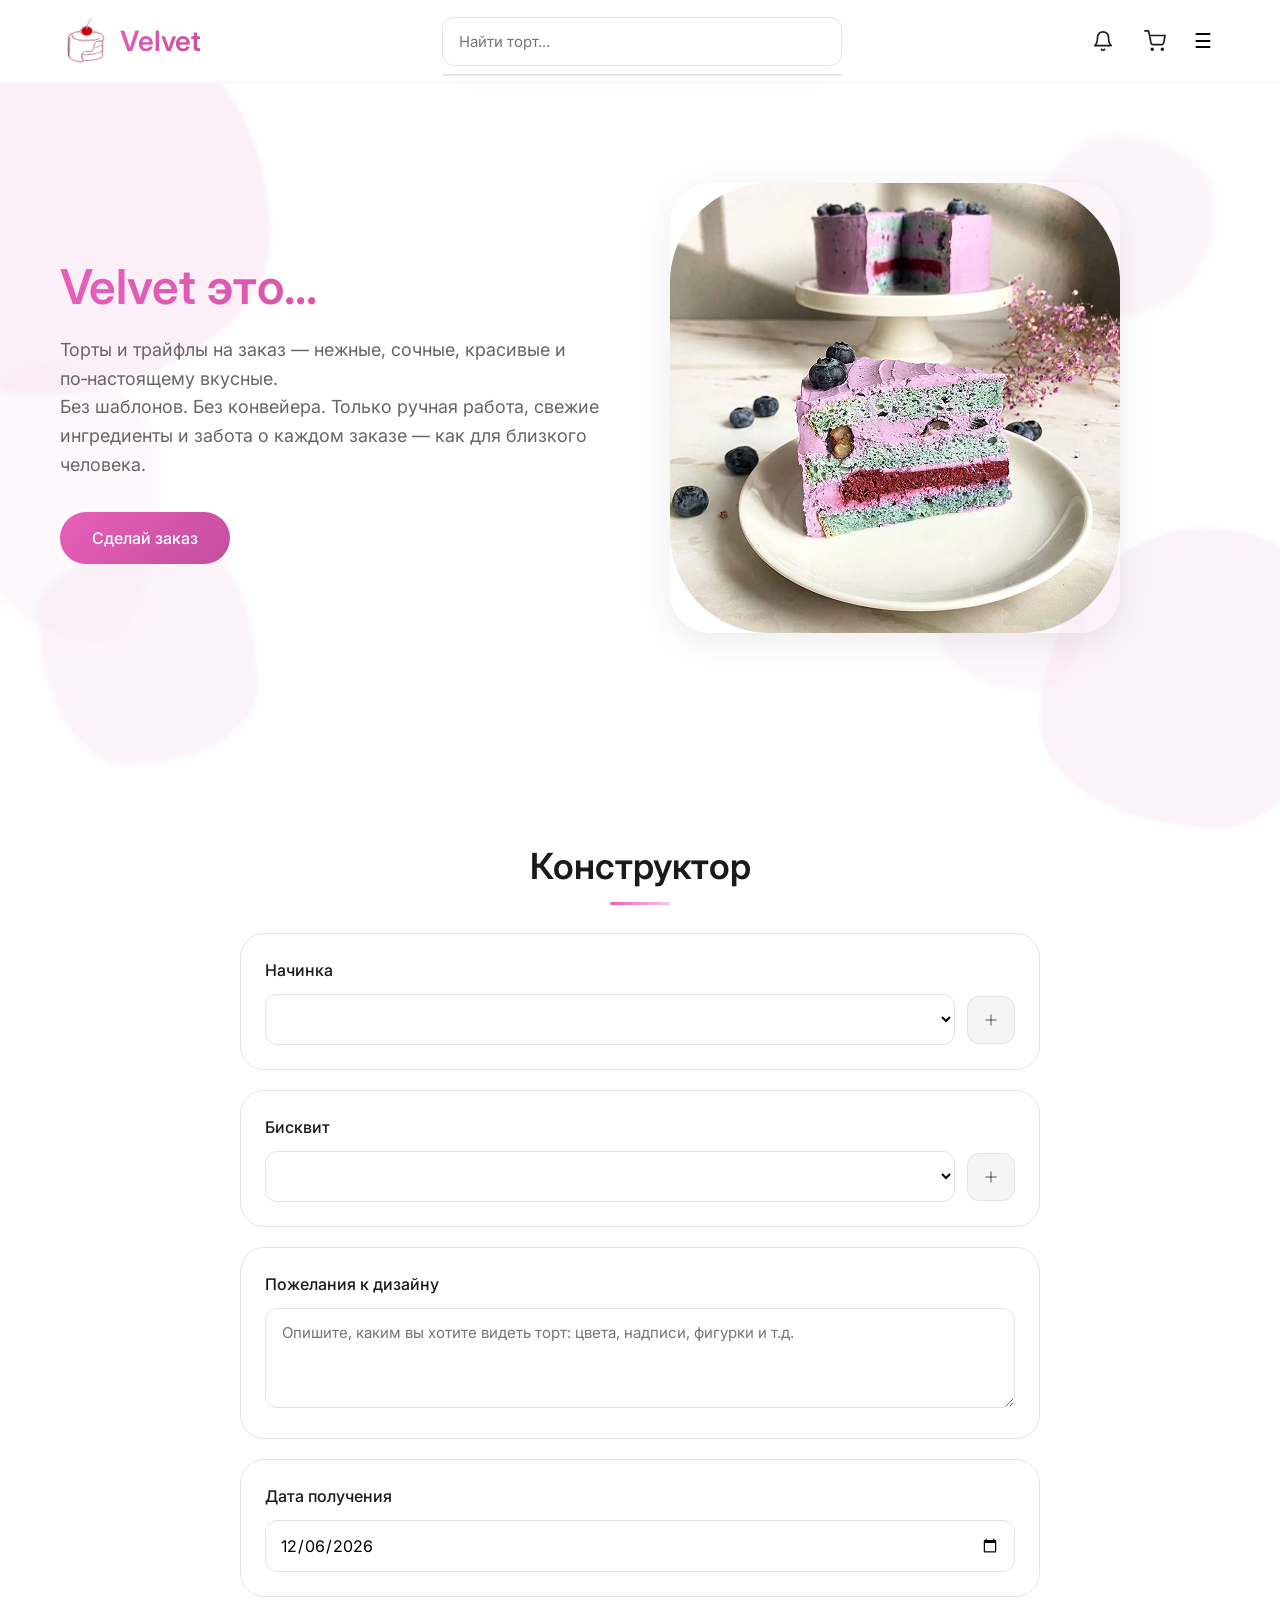
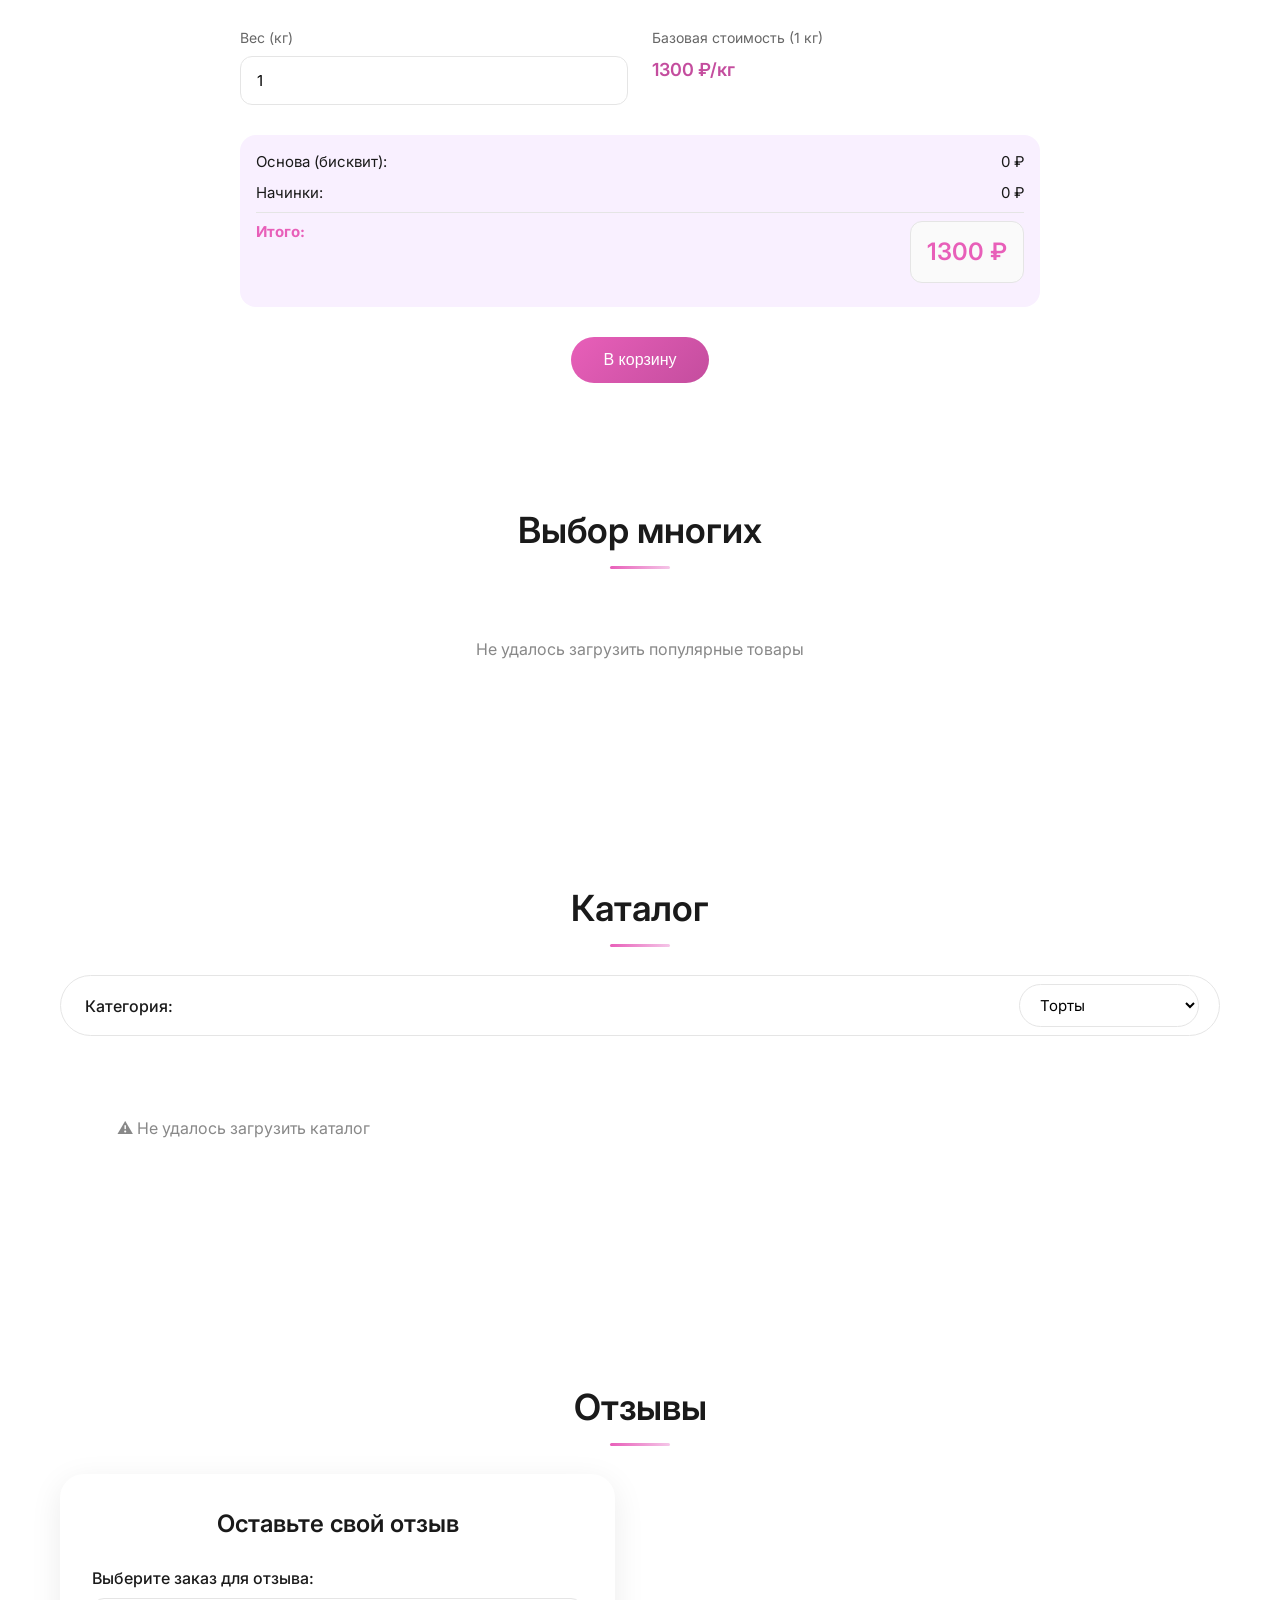
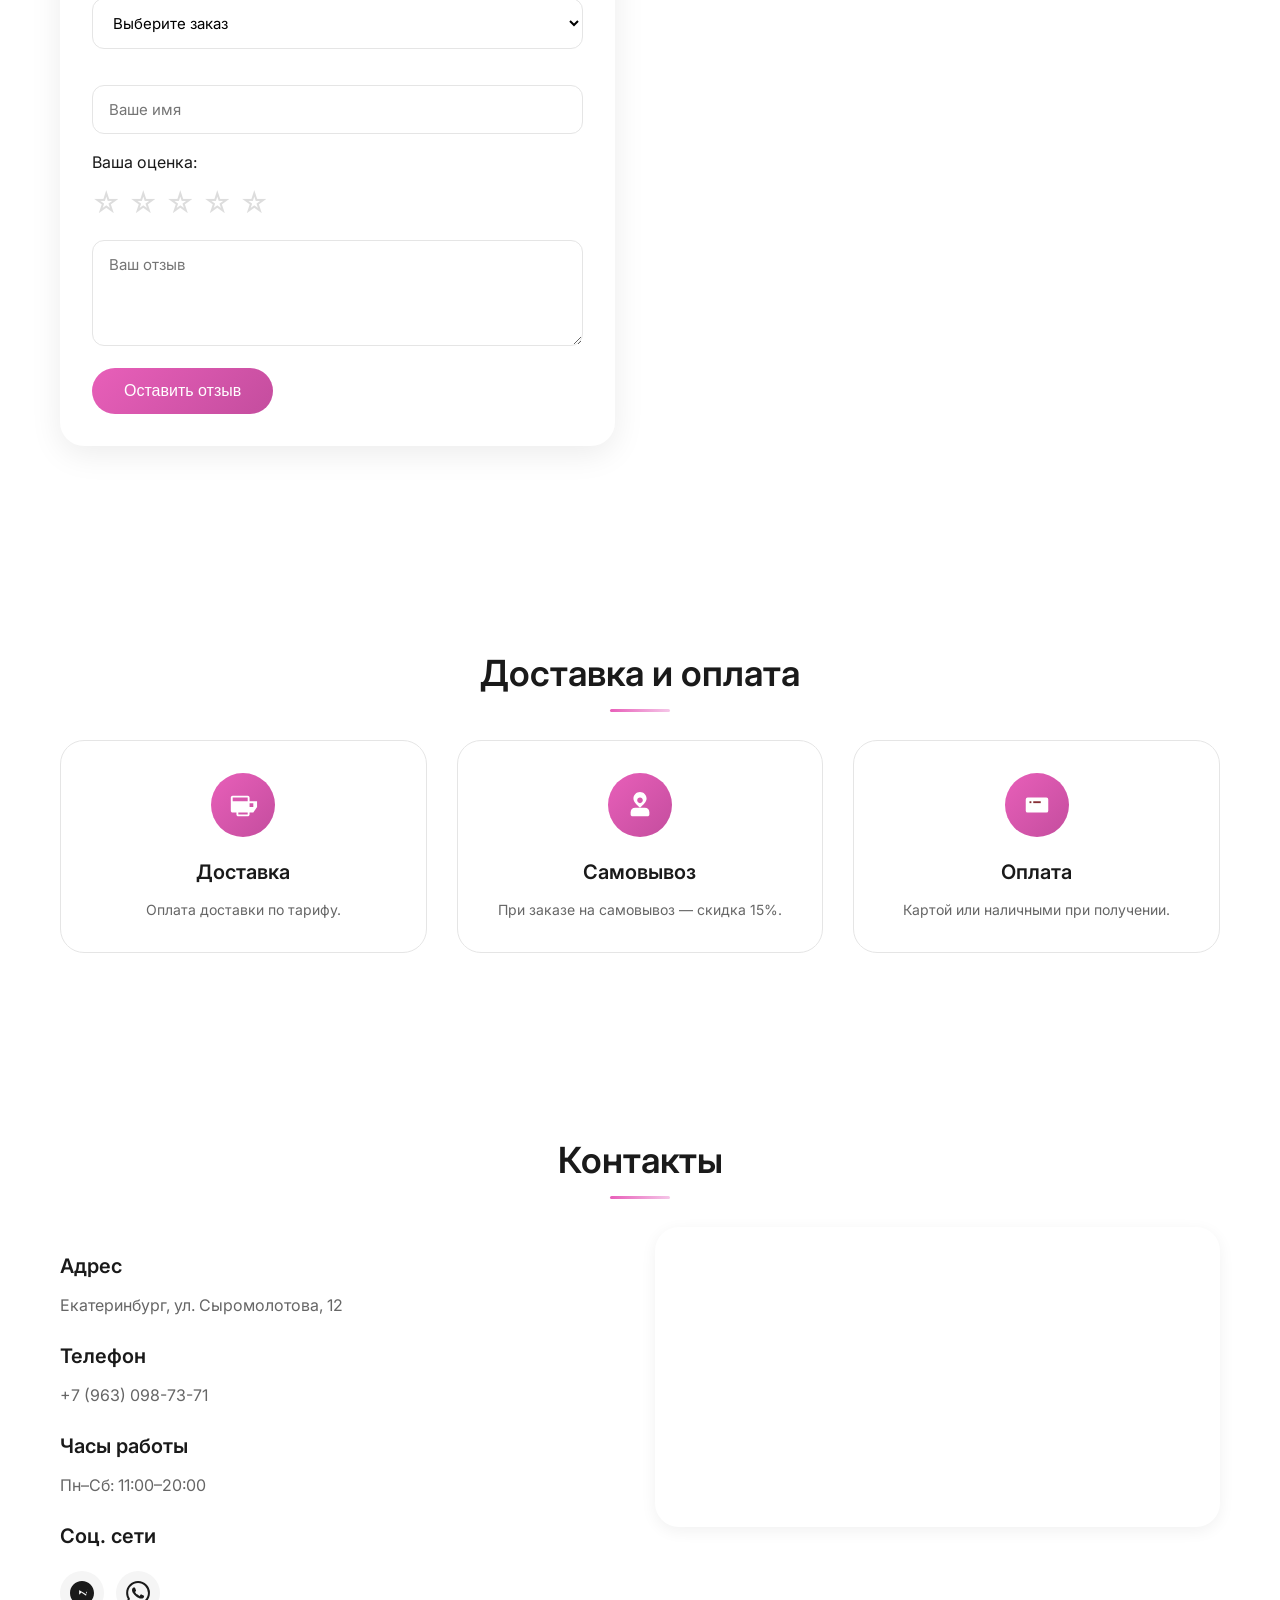
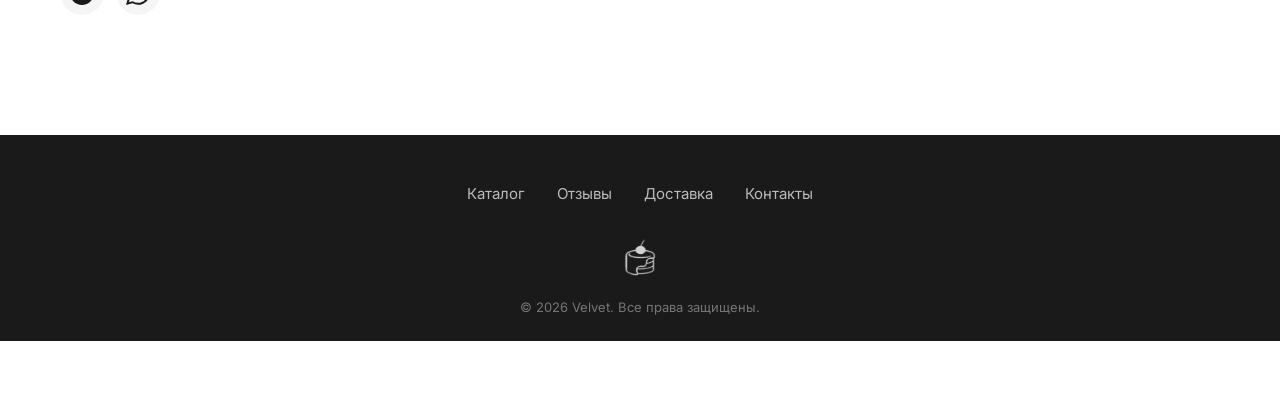
==== commit 87b820b2: "Add files via upload" ====
--- a/index.html
+++ b/index.html
@@ -129,7 +129,7 @@
     </div>
     <div class="price-item">
         <label>Базовая стоимость (1 кг)</label>
-        <div class="base-price">950 ₽/кг</div>
+        <div class="base-price">1300 ₽/кг</div>
     </div>
 </div>
 
@@ -372,12 +372,9 @@
 <div style="margin-bottom: 12px; padding: 12px; border: 1px solid #eee; border-radius: 8px;">
     <div style="display: flex; gap: 10px; flex-wrap: wrap; align-items: center;">
         <select id="edit-component-select" style="flex: 2; min-width: 150px; padding: 8px; border: 1px solid #ddd; border-radius: 4px;">
-            <option value="">-- Выберите компонент --</option>
+            <option value="">Выберите компонент</option>
         </select>
         <input type="number" id="edit-component-price" placeholder="Цена (₽)" style="flex: 1; min-width: 100px; padding: 8px; border: 1px solid #ddd; border-radius: 4px;">
-        <label style="display: flex; align-items: center; gap: 5px;">
-            <input type="checkbox" id="edit-component-free"> Бесплатно
-        </label>
         <button id="update-component-btn" class="btn" style="padding: 8px 20px;">Обновить</button>
     </div>
 </div>
--- a/style.css
+++ b/style.css
@@ -716,7 +716,7 @@
   display: flex;
   align-items: center;
   justify-content: center;
-  font-size: 20px;
+  font-size: 18px;
   font-weight: bold;
   z-index: 2;
   transition: var(--transition);
@@ -807,106 +807,132 @@
 }
 
 .review-card {
-  background: white;
-  border-radius: var(--border-radius);
-  padding: 20px;
-  position: relative;
-  box-shadow: var(--shadow-sm);
-  transition: var(--transition);
-  word-wrap: break-word;
-  white-space: normal;
+    background: white;
+    border-radius: var(--border-radius);
+    padding: 20px;
+    position: relative;
+    box-shadow: var(--shadow-sm);
+    transition: var(--transition);
+    word-wrap: break-word;
+    white-space: normal;
 }
 
 .review-header {
-  display: flex;
-  justify-content: space-between;
-  align-items: flex-start;
-  margin-bottom: 12px;
-  flex-wrap: wrap;
-  gap: 12px;
+    display: flex;
+    justify-content: space-between;
+    align-items: center;
+    margin-bottom: 10px;
+    flex-wrap: wrap;
+    gap: 8px;
+    padding-right: 40px;
+}
+
+.review-user-info {
+    display: flex;
+    align-items: center;
+    gap: 12px;
+    flex-wrap: wrap;
 }
 
 .review-user-info h4 {
-  font-size: 16px;
-  font-weight: 600;
-  margin-bottom: 4px;
-  color: var(--primary-dark);
+    font-size: 16px;
+    font-weight: 600;
+    margin: 0;
+    color: var(--primary-dark);
 }
 
 .review-rating-stars {
-  display: flex;
-  gap: 2px;
+    display: flex;
+    gap: 2px;
 }
 
 .review-rating-stars .rating-star {
-  color: #ffc107;
-  font-size: 14px;
-}
-
-.review-products-container {
-  display: flex;
-  gap: 8px;
-  align-items: center;
-}
-
-.review-products {
-  display: flex;
-  gap: 6px;
-  align-items: center;
-  flex-wrap: wrap;
-}
-
-.review-product-thumb {
-  width: 40px;
-  height: 40px;
-  border-radius: 8px;
-  overflow: hidden;
-  border: 1px solid #eee;
-  flex-shrink: 0;
-}
-
-.review-product-thumb img {
-  width: 100%;
-  height: 100%;
-  object-fit: cover;
-}
-
-.review-product-more {
-  width: 40px;
-  height: 40px;
-  border-radius: 8px;
-  background: #f5f5f5;
-  display: flex;
-  align-items: center;
-  justify-content: center;
-  font-size: 12px;
-  color: #888;
-  font-weight: 500;
+    color: #ffc107;
+    font-size: 14px;
+}
+
+.review-order-items {
+    display: flex;
+    flex-wrap: wrap;
+    gap: 8px;
+    margin: 8px 0 12px;
+    padding: 8px 12px;
+    background: #f9f9f9;
+    border-radius: 8px;
+}
+
+.review-order-item {
+    display: flex;
+    align-items: center;
+    gap: 6px;
+    font-size: 13px;
+    color: #555;
+}
+
+.review-order-item img {
+    width: 28px;
+    height: 28px;
+    border-radius: 4px;
+    object-fit: cover;
+    border: 1px solid #eee;
 }
 
 .review-text {
-  color: var(--text-secondary);
-  font-size: 14px;
-  line-height: 1.6;
-  margin: 8px 0;
-  word-wrap: break-word;
-  word-break: break-word;
-  overflow-wrap: break-word;
-  white-space: normal;
-  overflow: hidden;
-  max-width: 100%;
+    color: var(--text-secondary);
+    font-size: 14px;
+    line-height: 1.6;
+    margin: 8px 0;
+    word-wrap: break-word;
+    word-break: break-word;
+    overflow-wrap: break-word;
+    white-space: normal;
+    overflow: hidden;
+    max-width: 100%;
+}
+
+.review-footer {
+    display: flex;
+    justify-content: space-between;
+    align-items: center;
+    margin-top: 10px;
+    flex-wrap: wrap;
+    gap: 8px;
 }
 
 .review-date {
-  color: #999;
-  font-size: 12px;
+    color: #999;
+    font-size: 12px;
 }
 
 .review-order-link {
-  margin-top: 8px;
-  font-size: 12px;
-  color: var(--primary);
-  font-weight: 500;
+    font-size: 12px;
+    color: var(--primary);
+    font-weight: 500;
+}
+
+.delete-review-btn {
+    position: absolute;
+    top: 12px;
+    right: 12px;
+    width: 32px;
+    height: 32px;
+    border-radius: 50%;
+    background: #ff4757;
+    color: white;
+    border: none;
+    cursor: pointer;
+    display: flex;
+    align-items: center;
+    justify-content: center;
+    font-size: 18px;
+    font-weight: bold;
+    z-index: 5;
+    transition: var(--transition);
+}
+
+.delete-review-btn:hover {
+    background: #e63946;
+    transform: scale(1.1);
 }
 
 .delivery, .contacts {
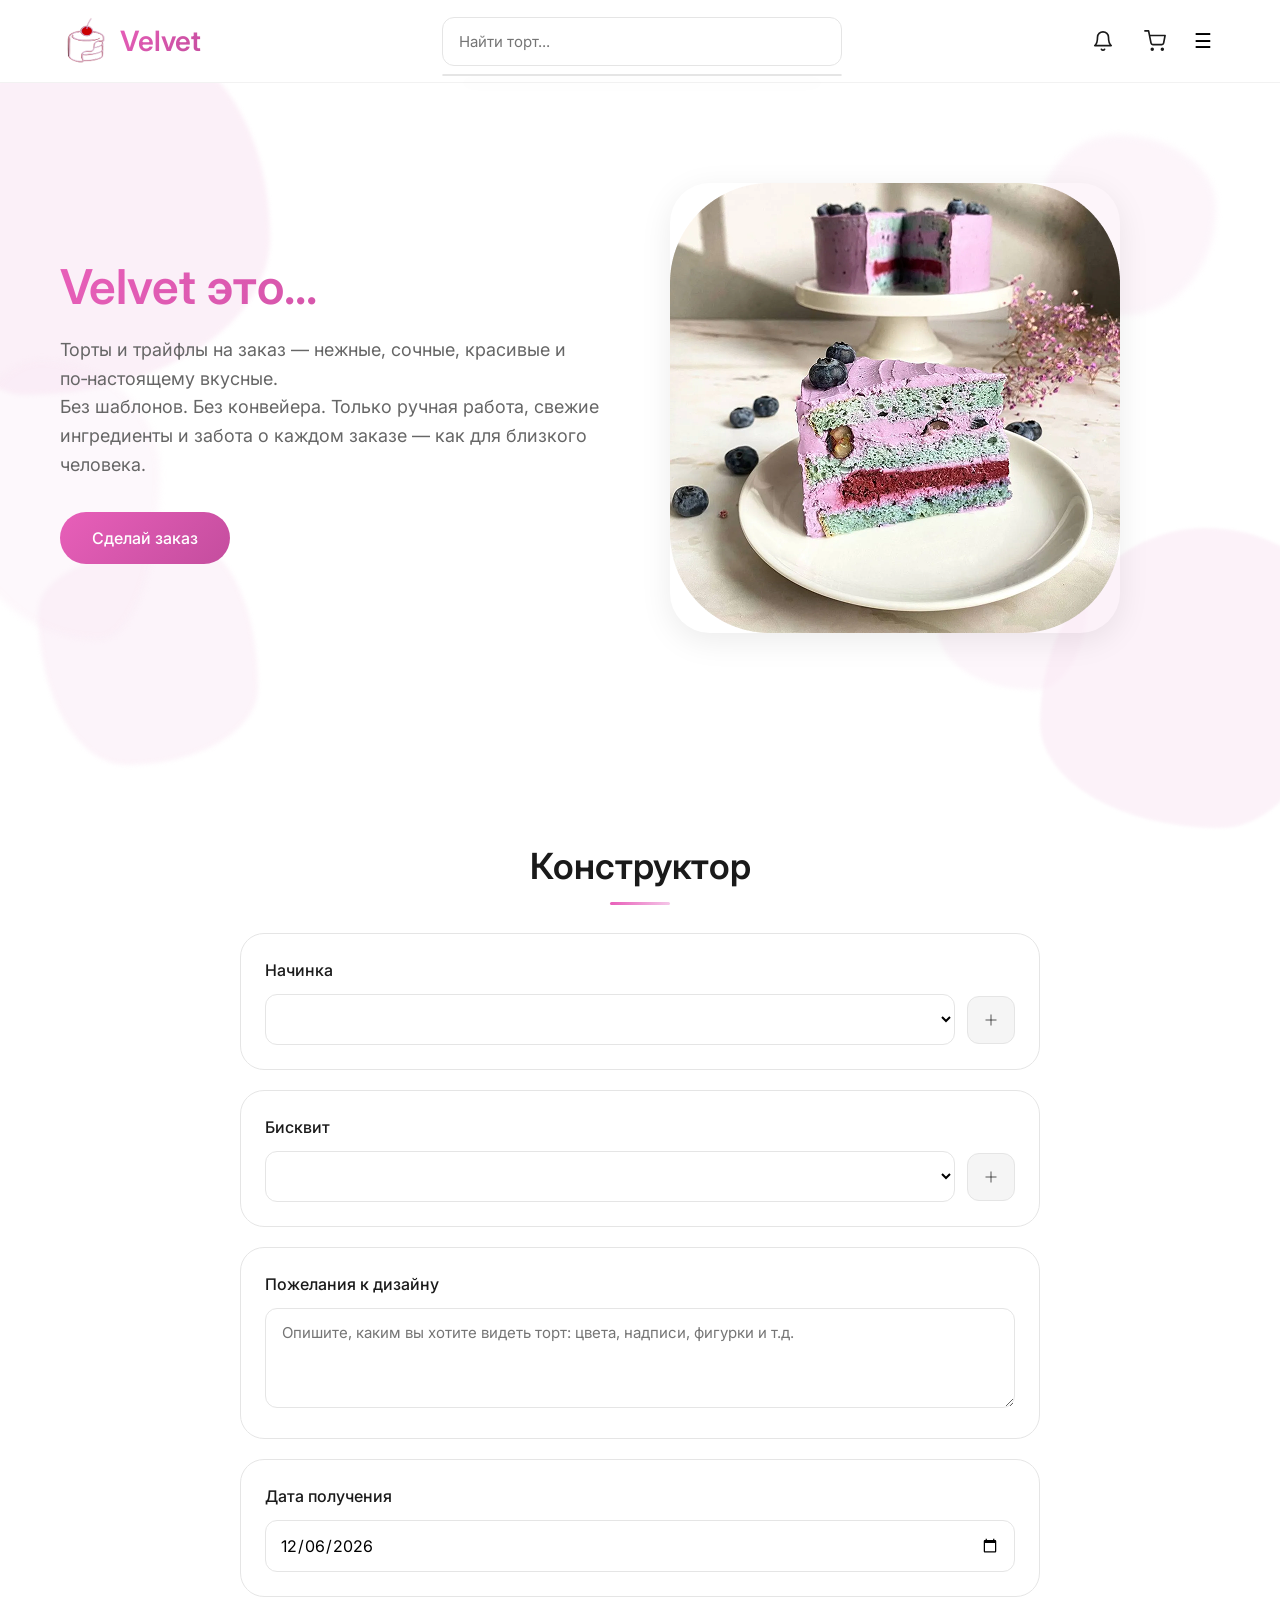
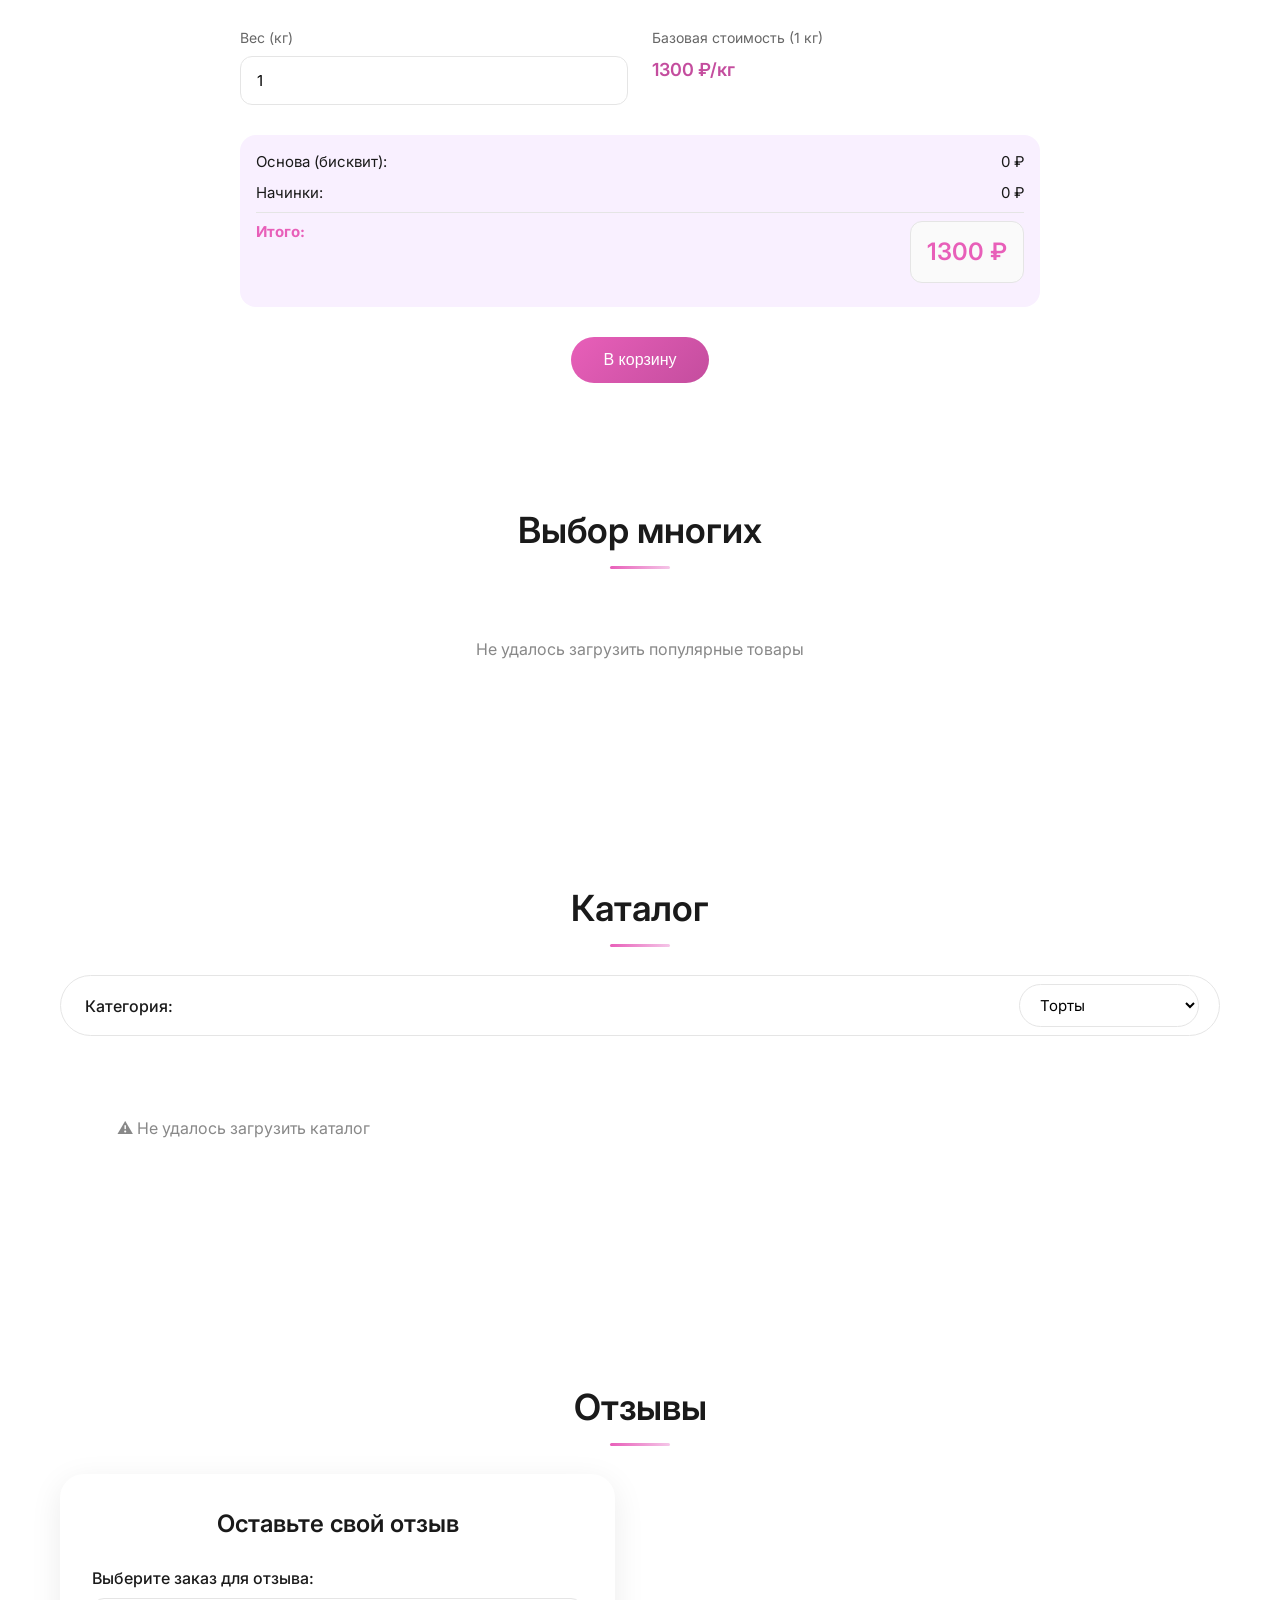
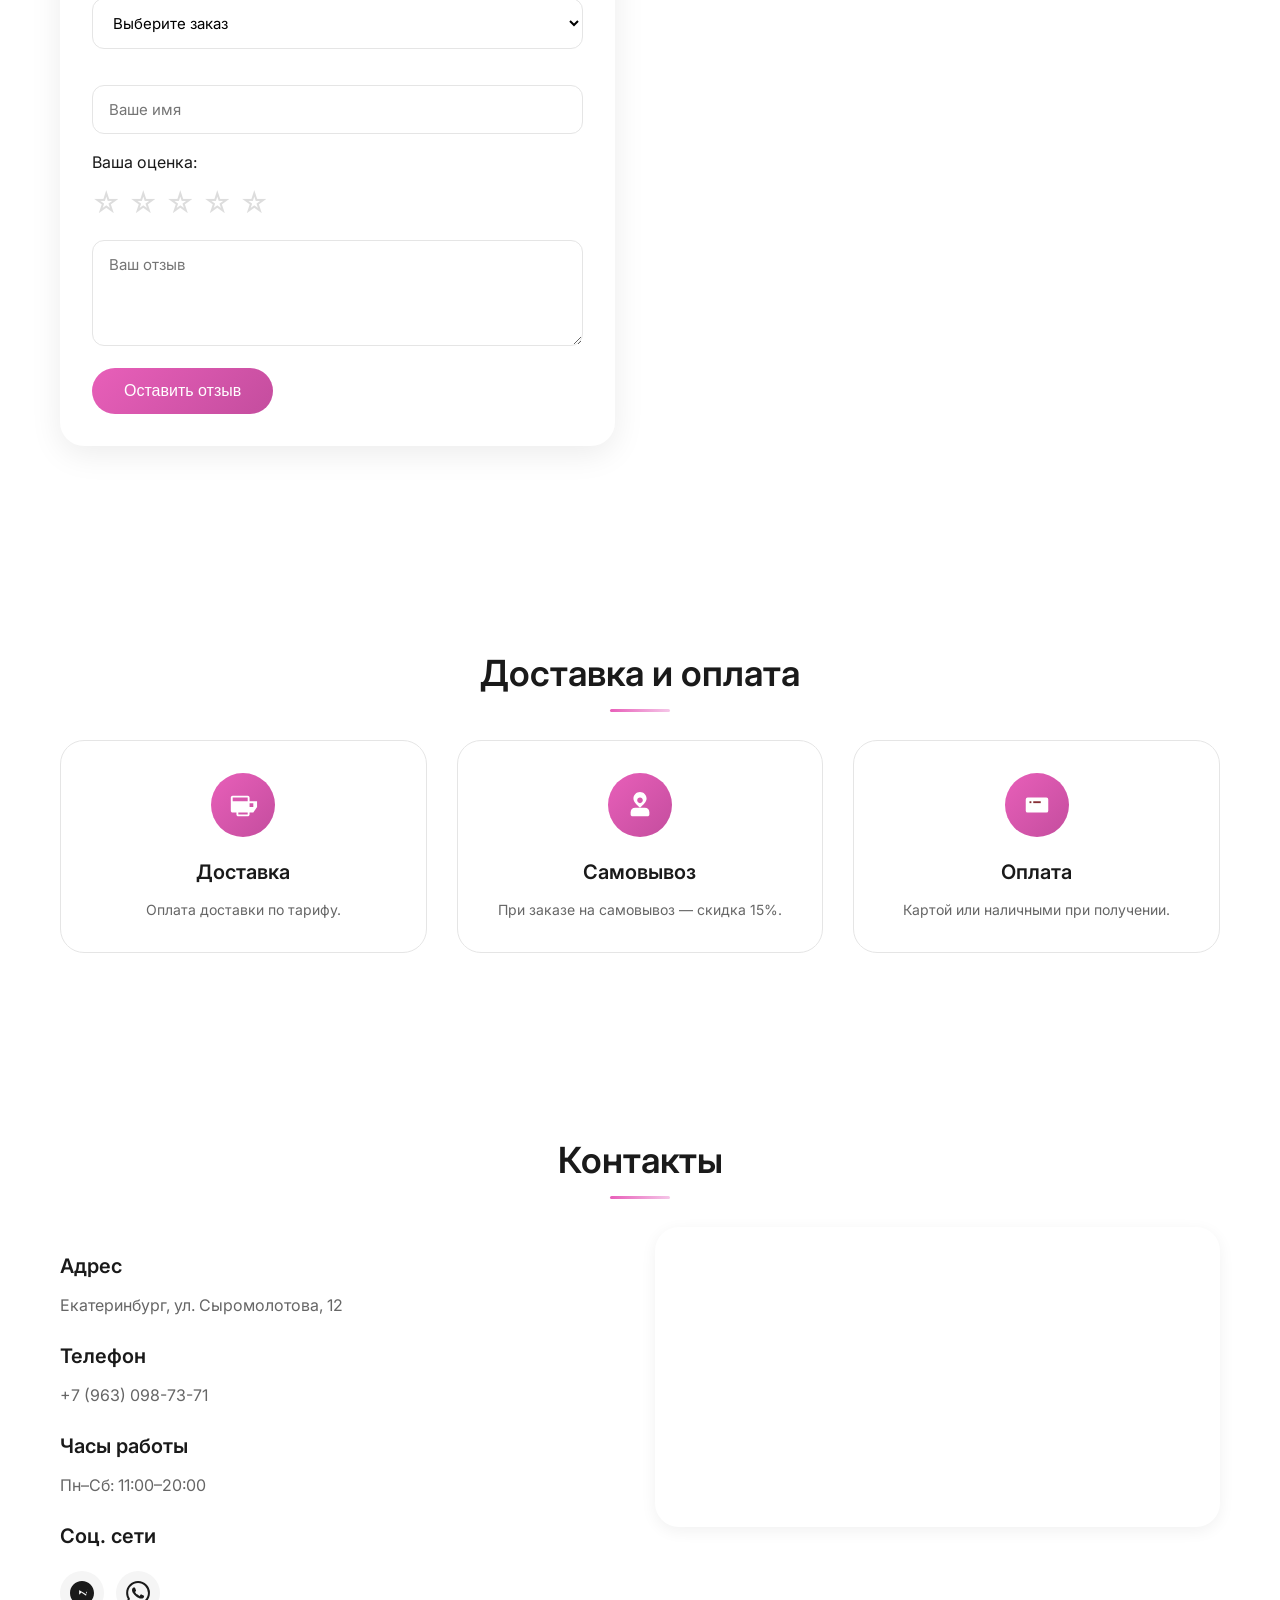
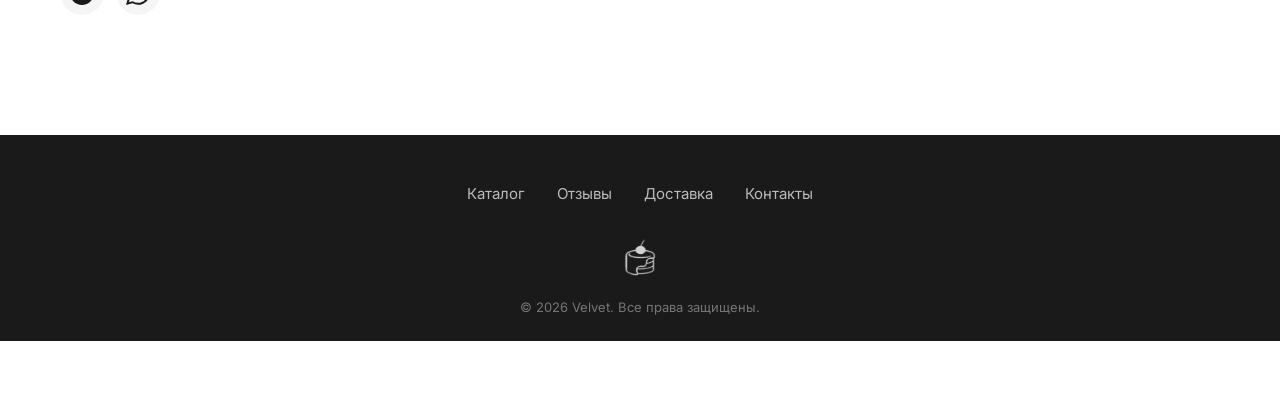
==== commit bd52c164: "Add files via upload" ====
--- a/index.html
+++ b/index.html
@@ -144,7 +144,7 @@
     </div>
     <div style="display: flex; justify-content: space-between; margin-bottom: 8px; padding-top: 8px; border-top: 1px solid #e5e5e5;">
         <strong>Итого:</strong>
-        <strong id="total-price" style="font-size: 24px; color: var(--primary);">950 ₽</strong>
+        <strong id="total-price" style="font-size: 24px; color: var(--primary);">1300 ₽</strong>
     </div>
 </div>
 <div class="constructor-actions">
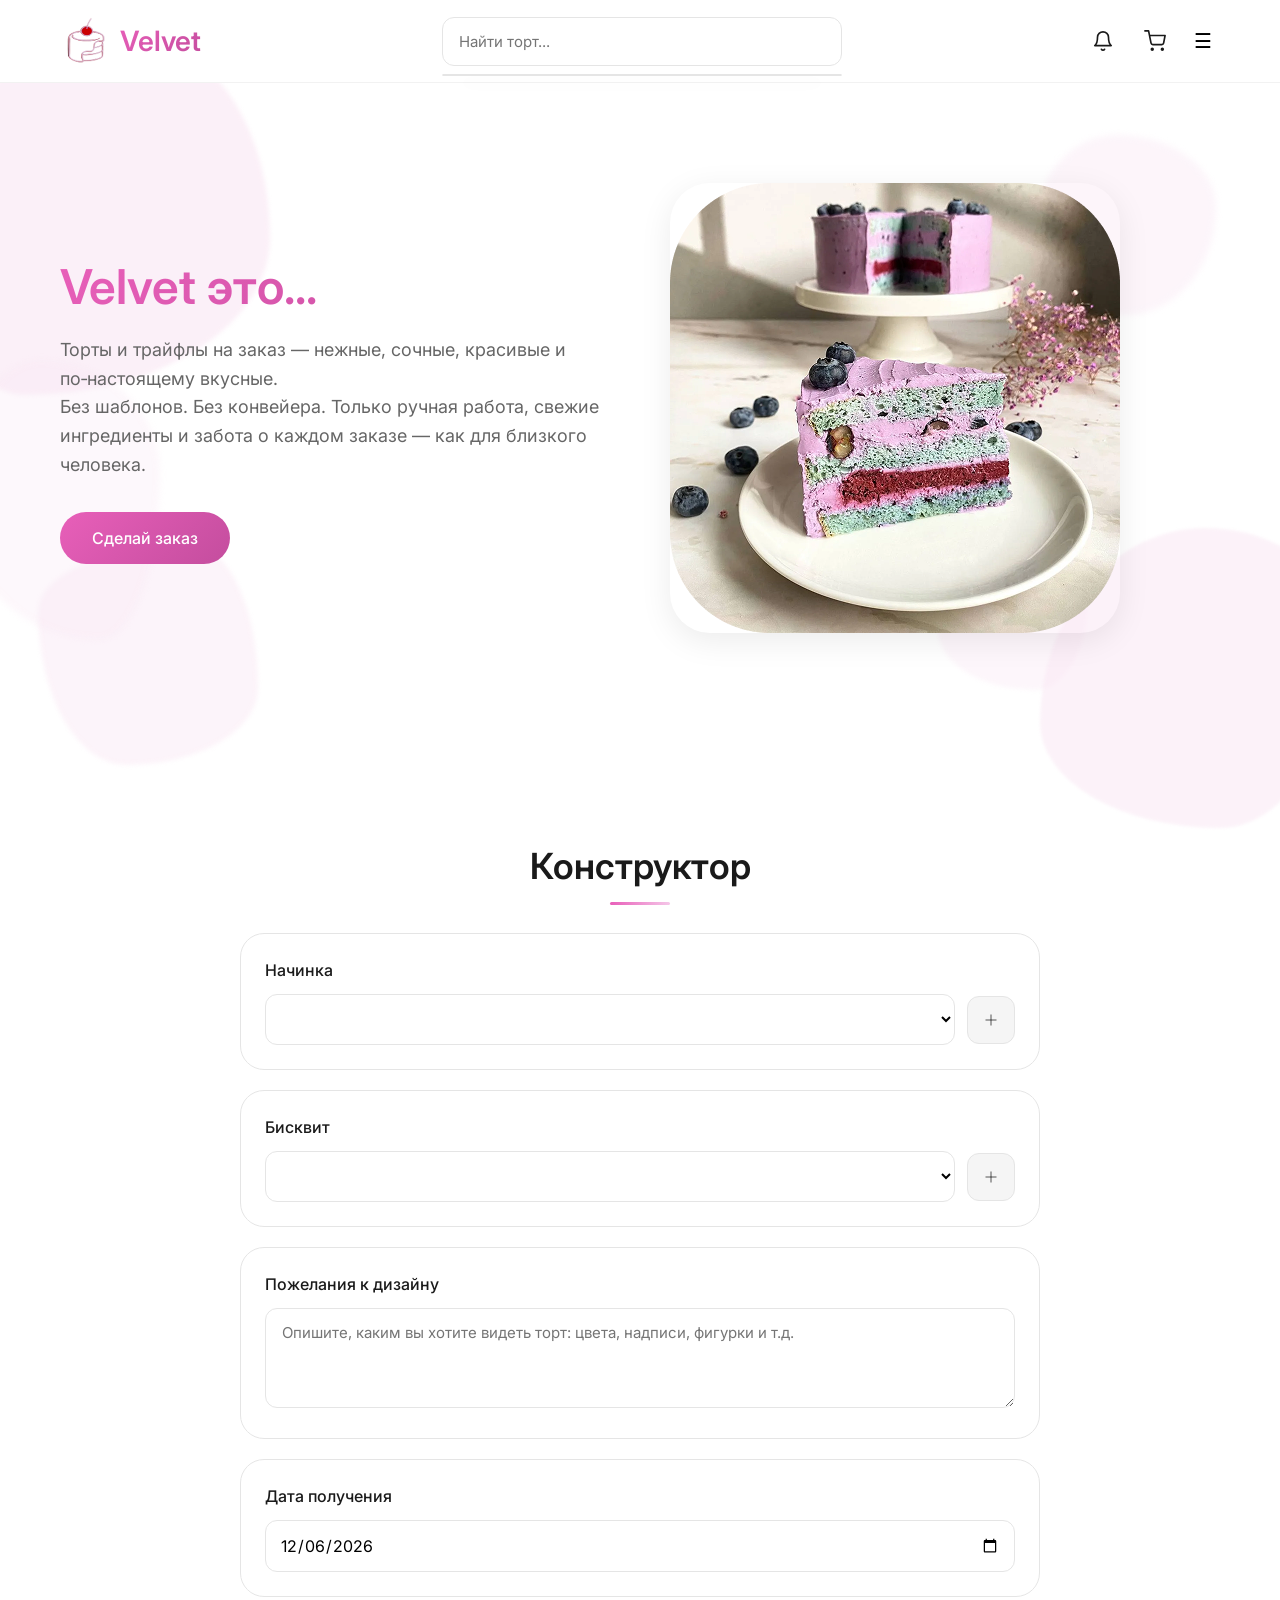
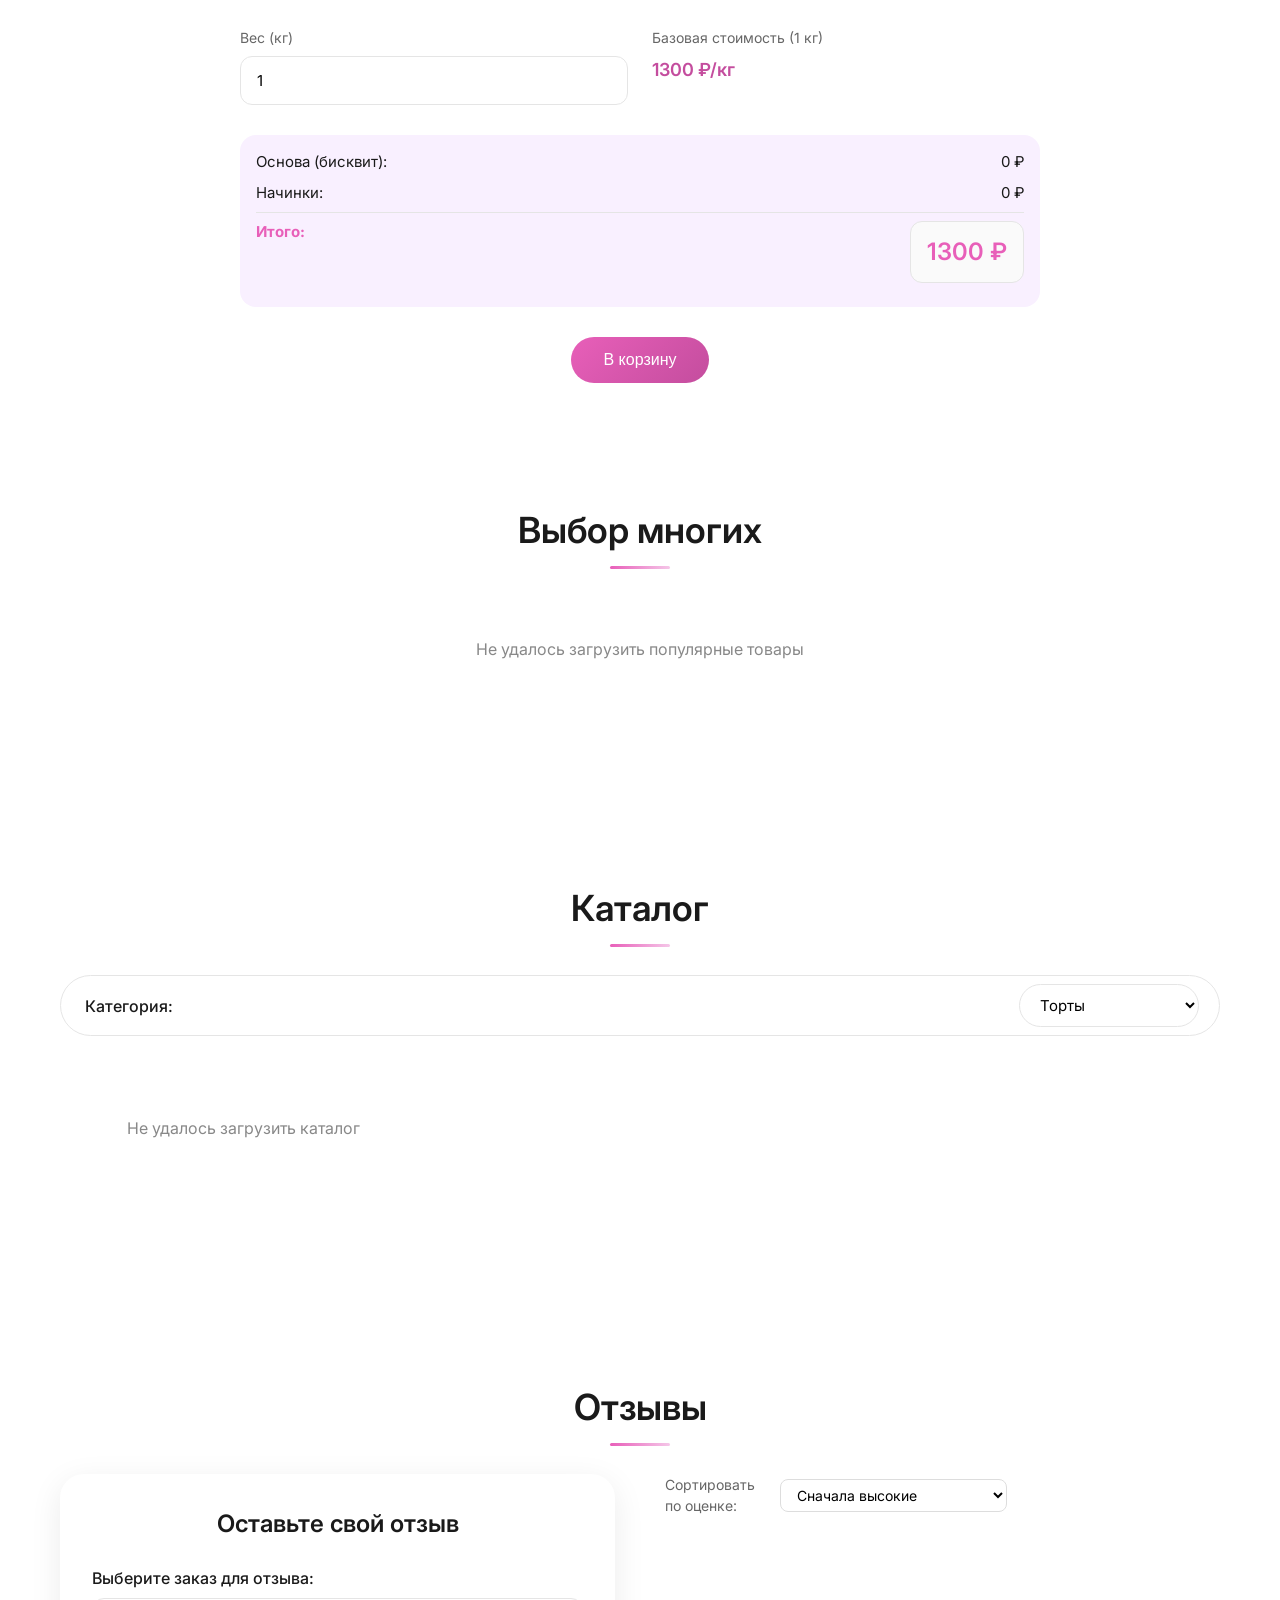
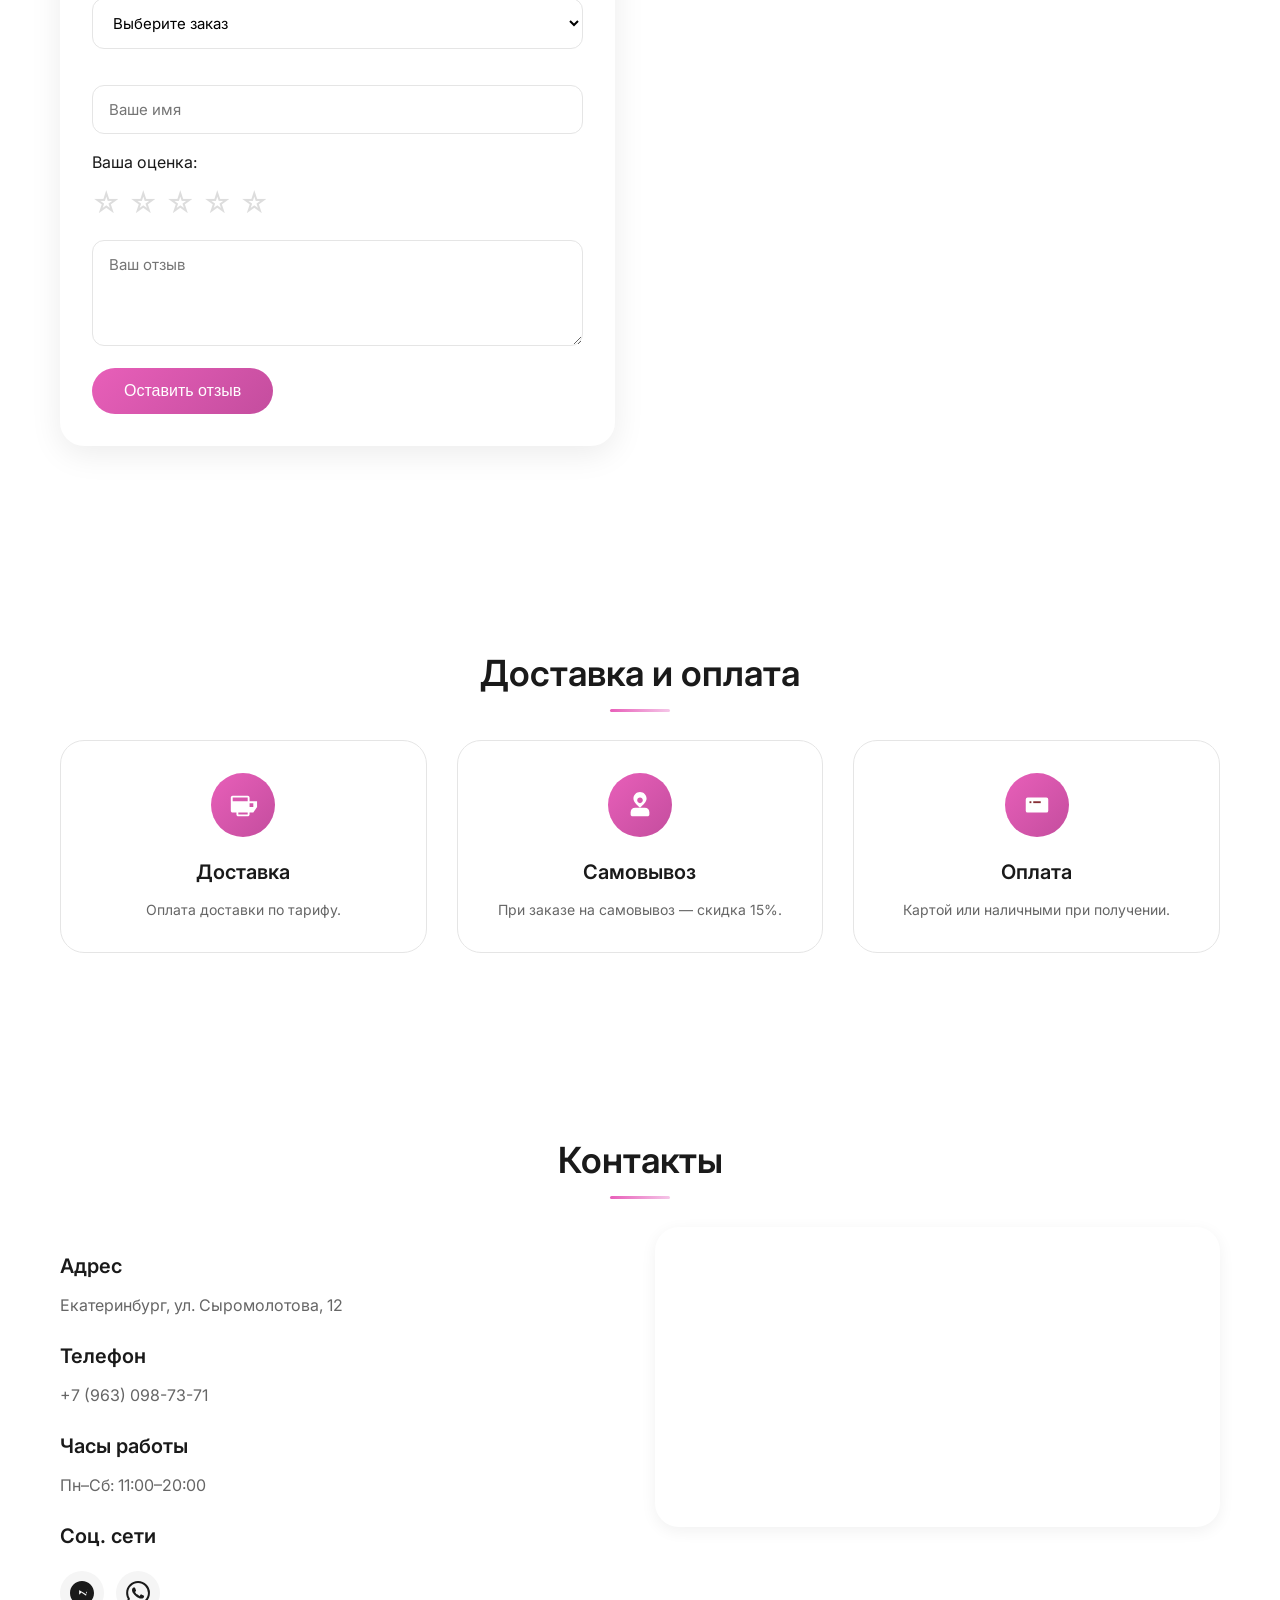
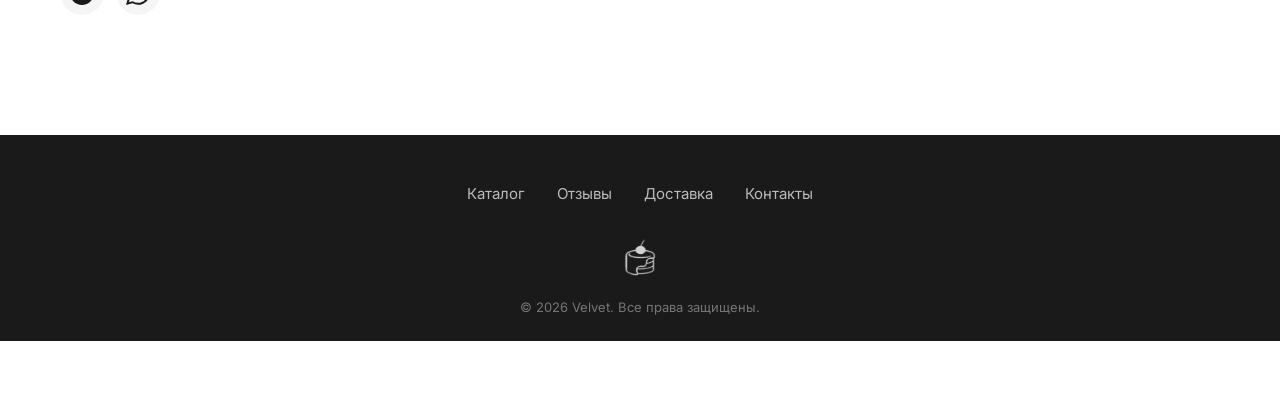
==== commit f86b5eb8: "Add files via upload" ====
--- a/index.html
+++ b/index.html
@@ -221,11 +221,20 @@
     <textarea id="review-text" class="review-input" rows="4" placeholder="Ваш отзыв"></textarea>
     <button type="button" id="submit-review" class="btn">Оставить отзыв</button>
 </div>
-<div class="review-scroll-container">
-<div class="review-list" id="reviews-list"></div>
-</div>
-</div>
-</div>
+ <div class="review-scroll-container">
+                <div style="display: flex; justify-content: space-between; align-items: center; margin-bottom: 16px; flex-wrap: wrap; gap: 10px;">
+                    <div style="display: flex; align-items: center; gap: 10px;">
+                        <label style="font-size: 14px; color: #666;">Сортировать по оценке:</label>
+                        <select id="review-sort" style="padding: 6px 12px; border: 1px solid #ddd; border-radius: 8px; font-size: 14px;">
+                            <option value="high">Сначала высокие</option>
+                            <option value="low">Сначала низкие</option>
+                        </select>
+                    </div>
+                </div>
+                <div class="review-list" id="reviews-list"></div>
+            </div>
+        </div>
+    </div>
 </section>
 <section class="delivery" id="delivery">
 <div class="container">
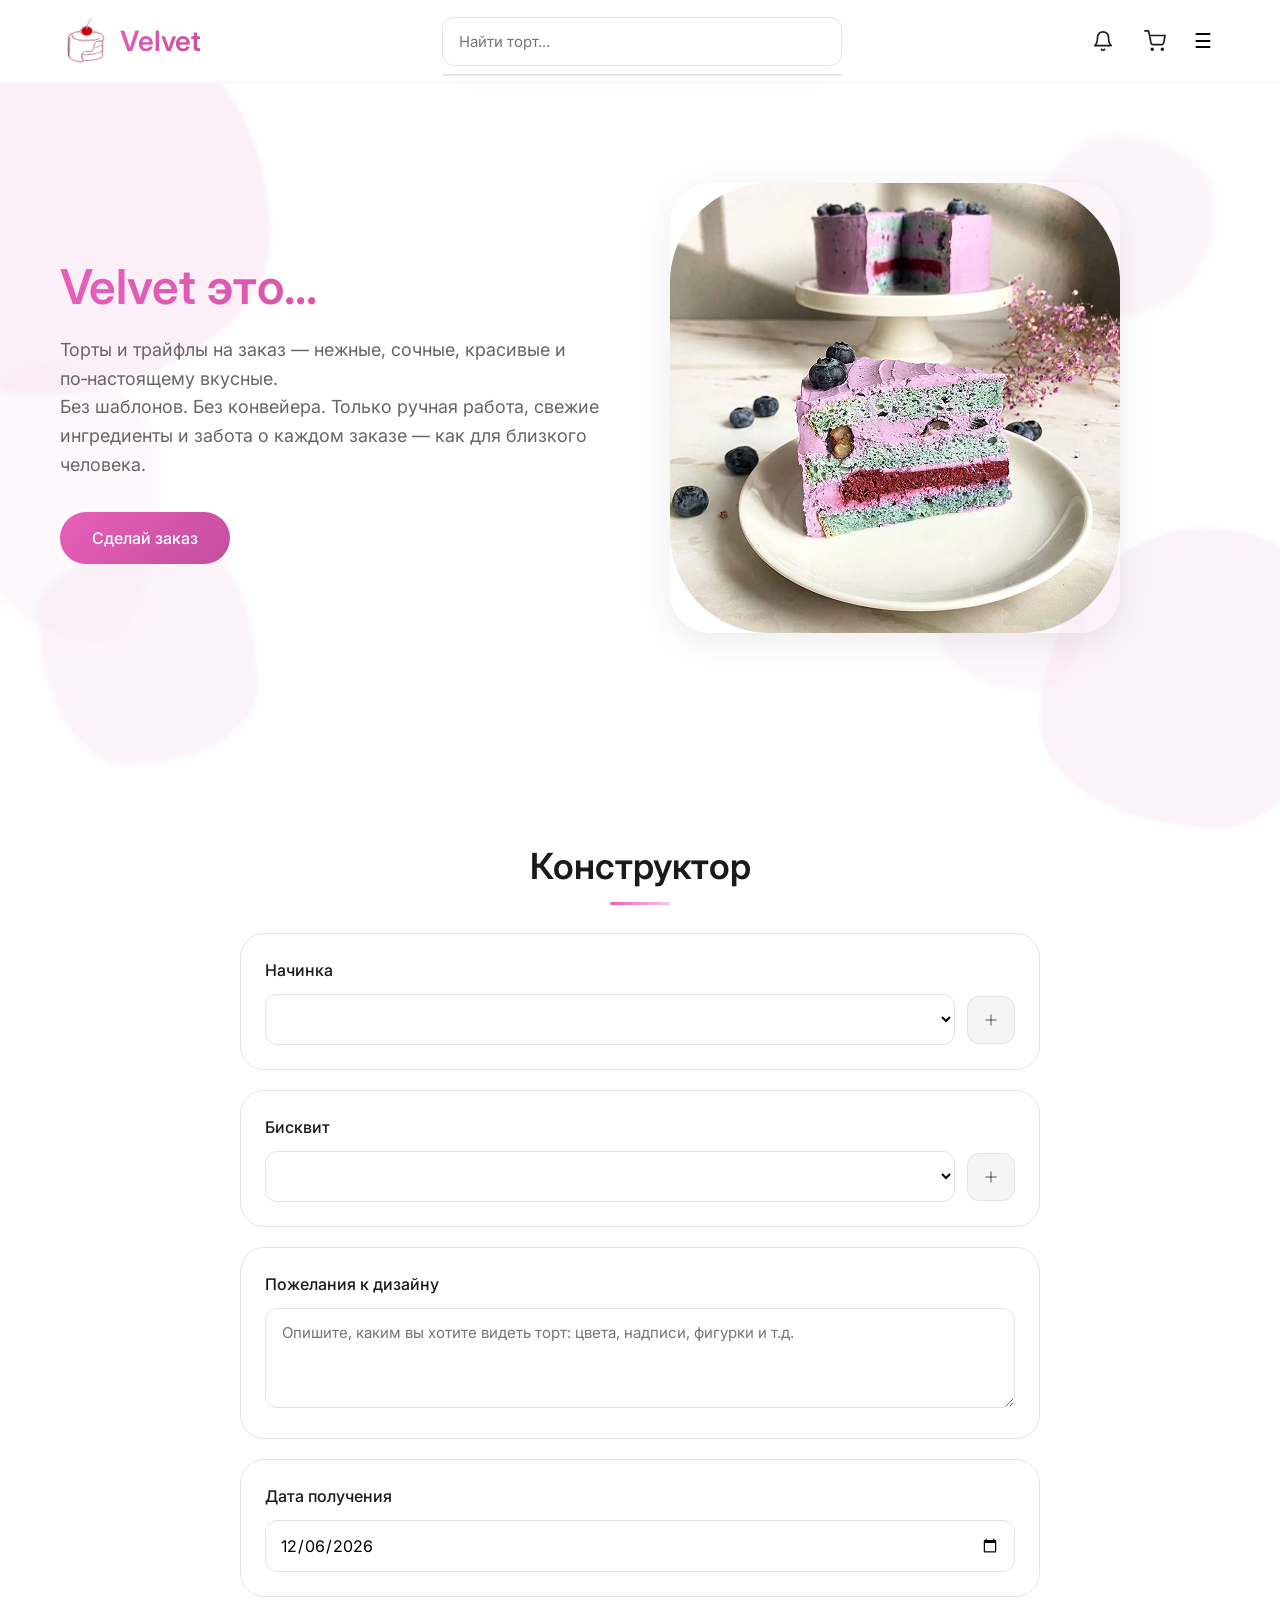
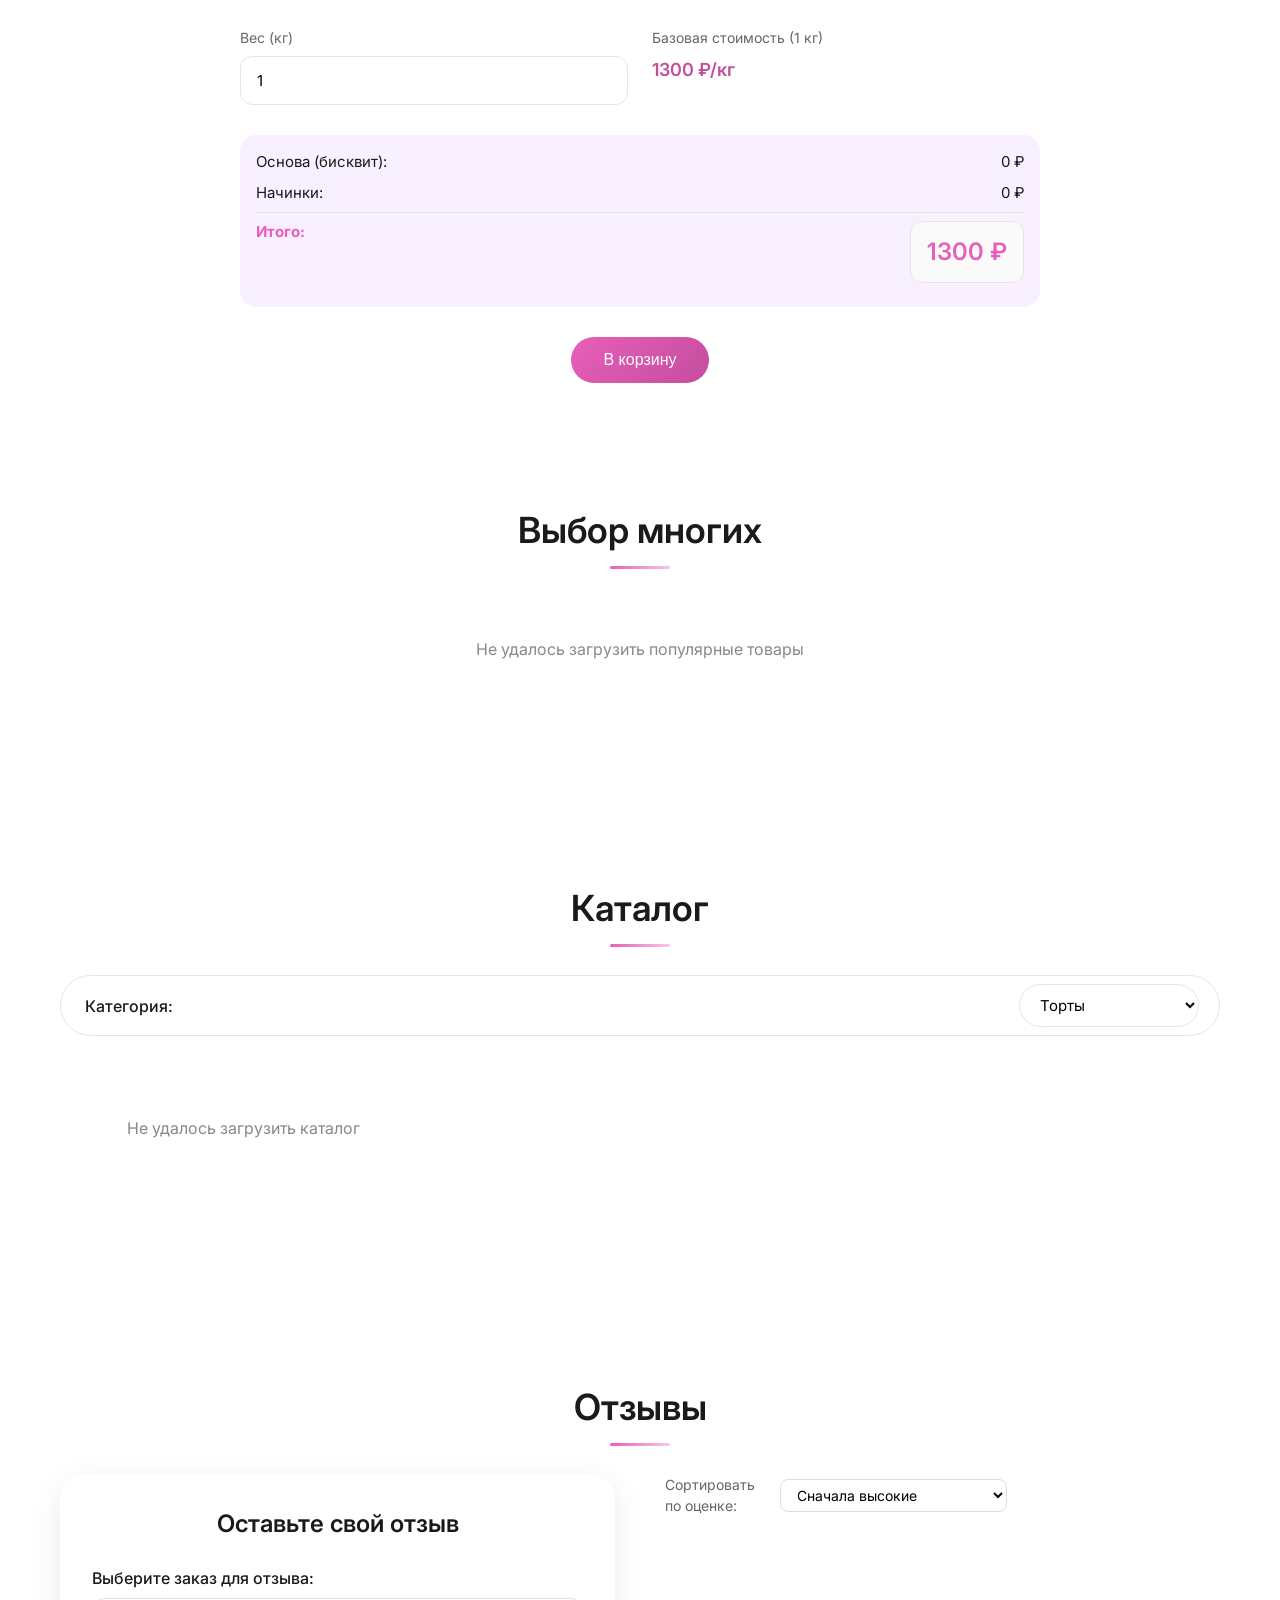
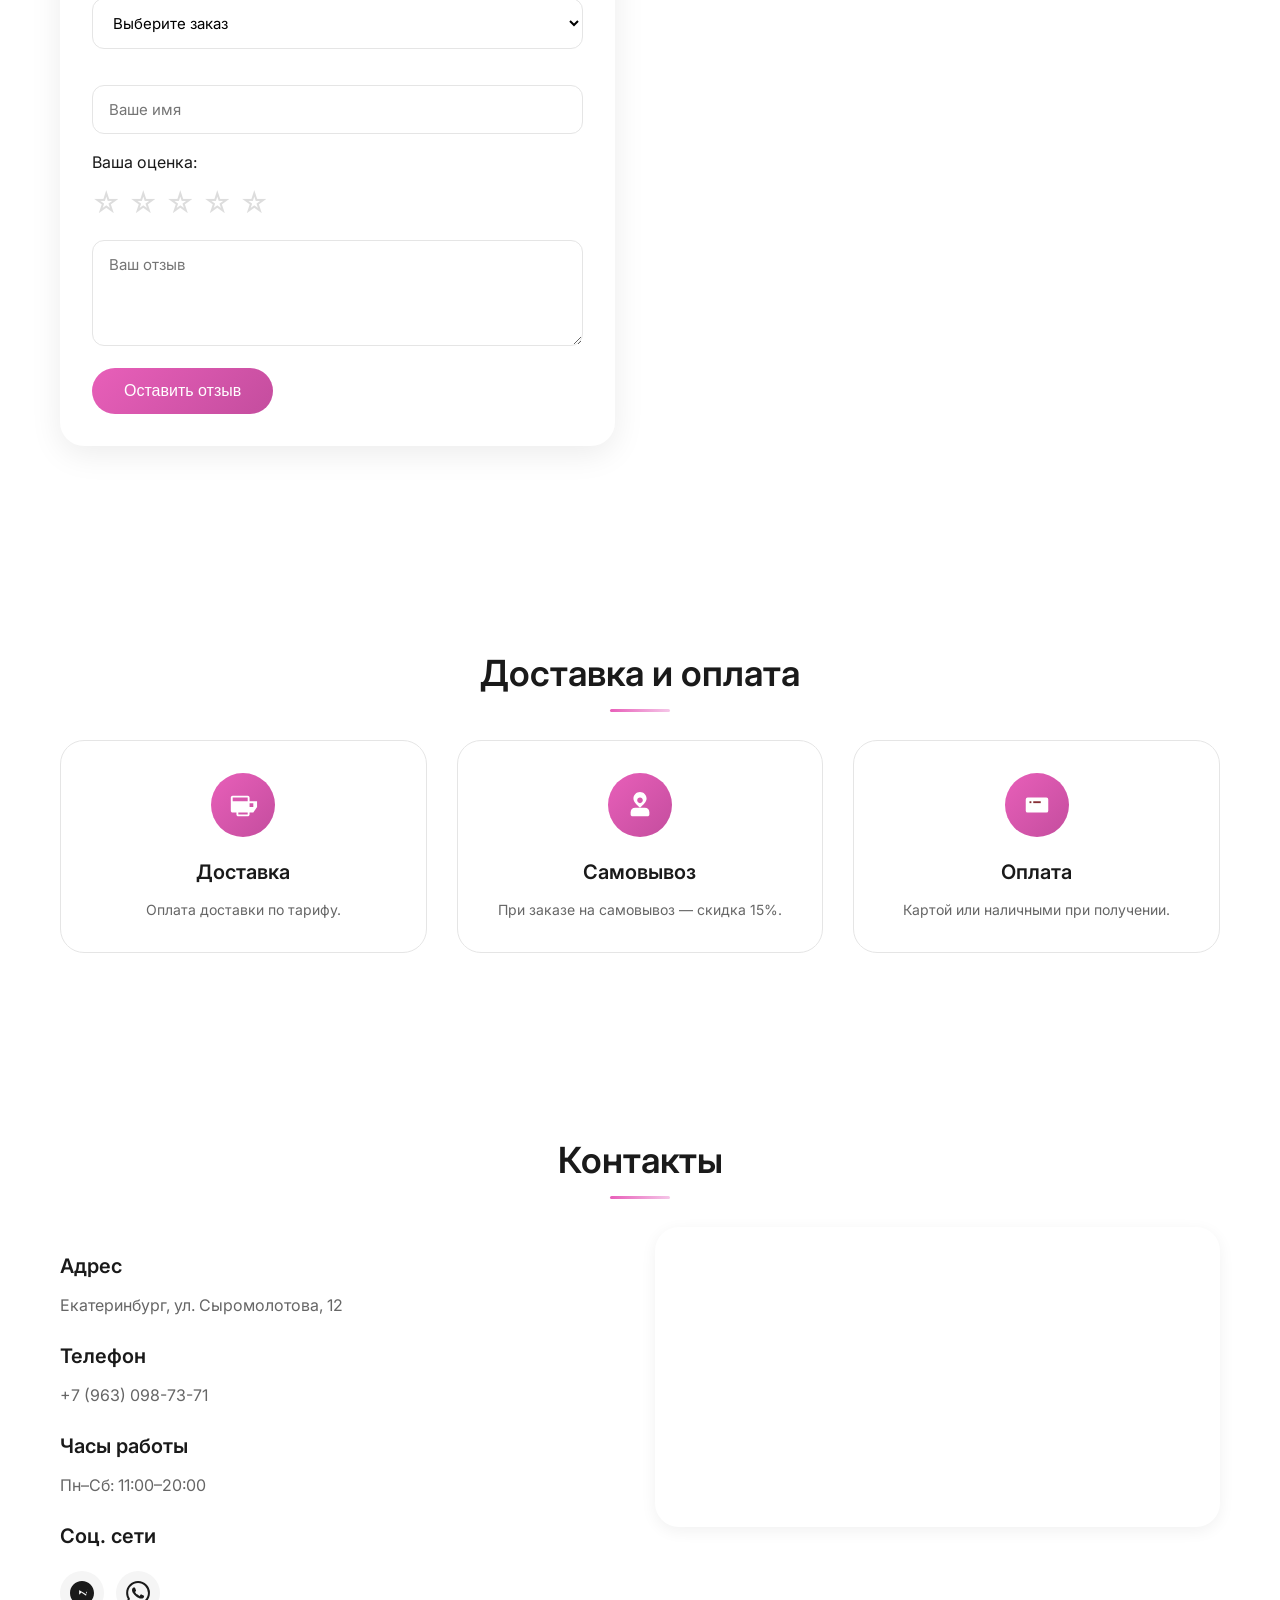
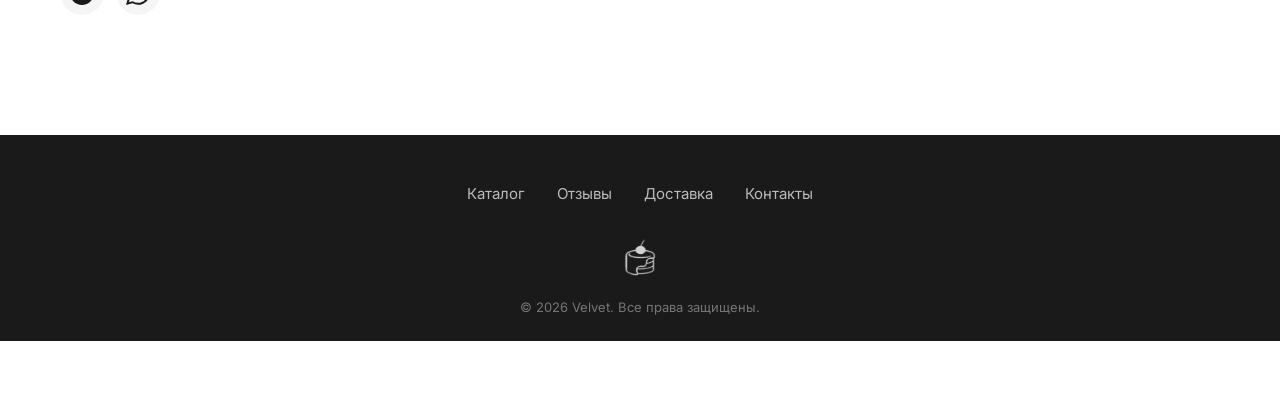
==== commit f67a7912: "Add files via upload" ====
--- a/index.html
+++ b/index.html
@@ -321,17 +321,24 @@
 </div>
 </footer>
 <div id="orders-modal" class="modal-overlay" role="dialog" aria-modal="true" aria-labelledby="orders-title">
-<div class="modal-content">
-<button class="modal-close" aria-label="Закрыть"></button>
-<header class="modal-header">
-<h2 id="orders-title" class="modal-title">Заказы</h2>
-</header>
-<div class="modal-body">
-<div class="orders-list" id="orders-list">
-<p style="text-align: center; padding: 20px;">Нет заказов</p>
-</div>
-</div>
-</div>
+    <div class="modal-content">
+        <button class="modal-close" aria-label="Закрыть"></button>
+        <header class="modal-header">
+            <h2 id="orders-title" class="modal-title">Заказы</h2>
+            <div style="margin-top: 12px; display: flex; justify-content: center; gap: 12px; flex-wrap: wrap; align-items: center;">
+                <label style="font-size: 14px; color: #666;">Сортировать по дате получения:</label>
+                <select id="orders-sort" style="padding: 6px 14px; border: 1px solid #ddd; border-radius: 8px; font-size: 14px; background: white;">
+                    <option value="newest">Сначала срочные</option>
+                    <option value="oldest">Сначала не срочные</option>
+                </select>
+            </div>
+        </header>
+        <div class="modal-body">
+            <div class="orders-list" id="orders-list">
+                <p style="text-align: center; padding: 20px;">Нет заказов</p>
+            </div>
+        </div>
+    </div>
 </div>
 <div id="admin-modal" class="modal-overlay" role="dialog" aria-modal="true" aria-labelledby="admin-title">
   <div class="modal-content" style="max-width: 800px;">
